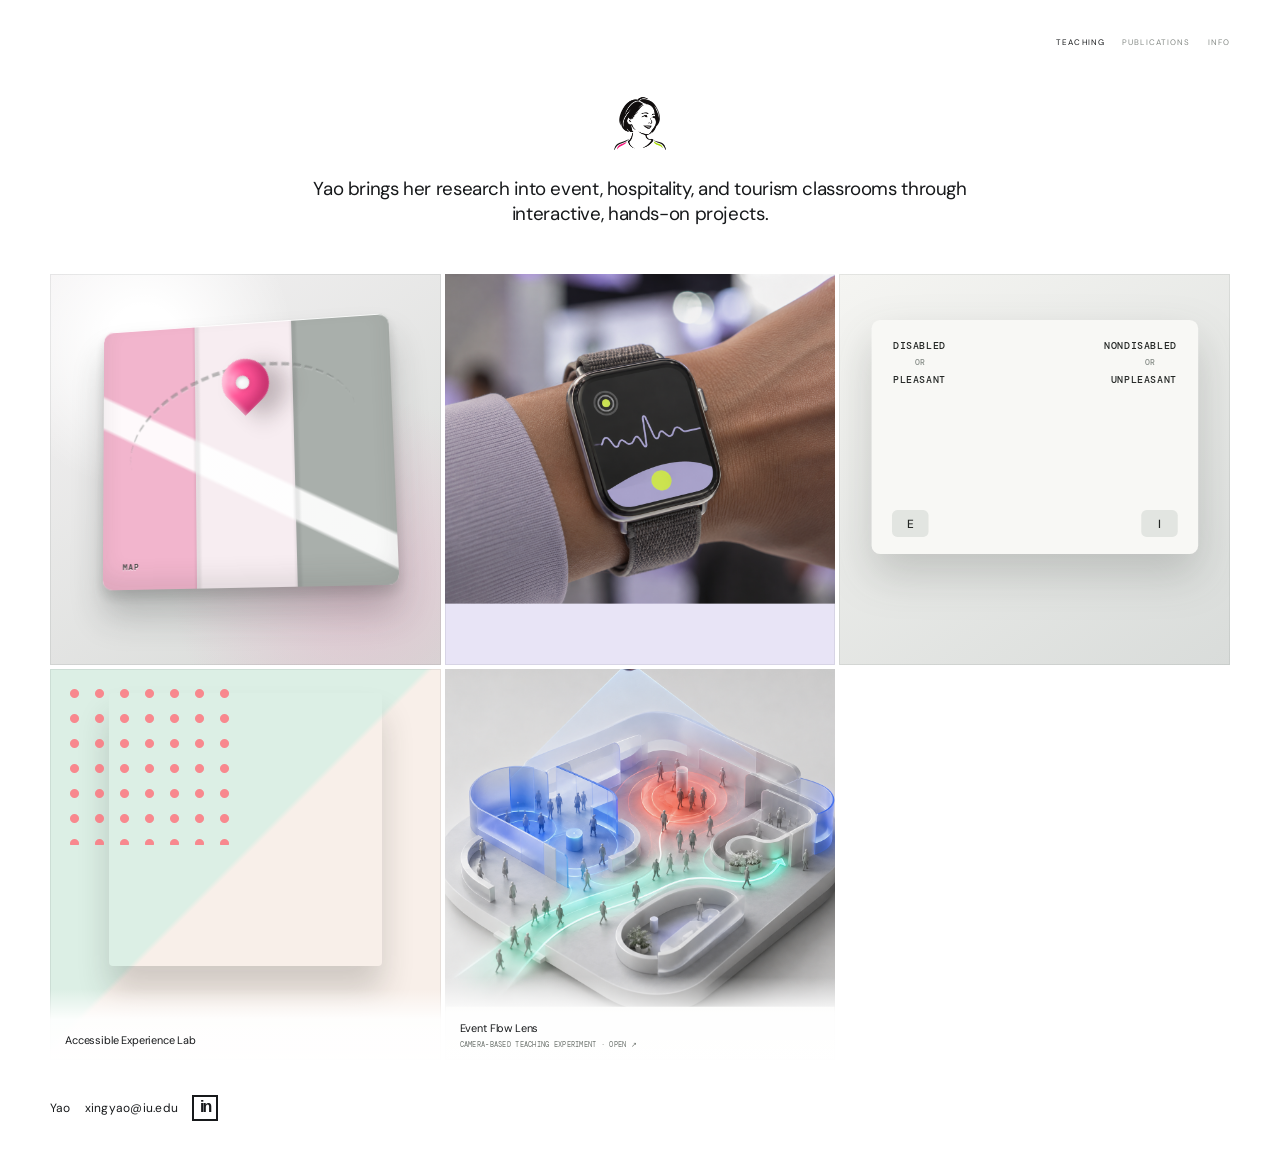
==== index.html @ 4edf8f1d "Update index.html" ====
<!doctype html>
<html lang="en">
<head>
  <meta charset="utf-8">
  <meta name="viewport" content="width=device-width, initial-scale=1">
  <meta name="description" content="Research-informed teaching projects for hospitality, tourism, event management, and experience design.">
  <meta name="robots" content="noindex, nofollow">
  <title>Yao — Experience Design</title>
  <style>
    @import url('https://fonts.googleapis.com/css2?family=DM+Mono:wght@400;500&family=DM+Sans:wght@400;500&display=swap');
    :root{--ink:#17191b;--paper:#fff;--blue:#315dff;--navy:#17194c;--yellow:#e7ff39;--pink:#ff6ca8;--cyan:#6ce0ed;--violet:#a585ff}*{box-sizing:border-box}html,body{margin:0;min-height:100%;background:#fff;color:var(--ink);font:400 14px/1.4 "DM Sans","Avenir Next","Helvetica Neue",Arial,sans-serif}body{overflow-x:hidden}.site{width:min(1180px,calc(100% - 36px));margin:auto;padding:18px 0 20px}.top{height:48px;display:flex;justify-content:flex-end;align-items:center}.nav{display:flex;gap:17px;align-items:center;color:#858a86;font:400 8px/1 "DM Sans","Avenir Next","Helvetica Neue",Arial,sans-serif;text-transform:uppercase;letter-spacing:.14em}.nav a{color:var(--ink);font-weight:400;text-decoration:none}.nav a:hover,.nav a:focus-visible{text-decoration:underline;text-underline-offset:4px;outline:none}.intro-lockup{max-width:700px;margin:22px auto 48px;text-align:center}.portrait-logo{display:block;width:82px;height:auto;margin:0 auto 16px}.intro{margin:0;font-size:clamp(1rem,1.65vw,1.34rem);line-height:1.35;letter-spacing:-.02em}.intro strong{font-weight:400}.grid{display:grid;grid-template-columns:repeat(3,minmax(0,1fr));gap:4px;background:#fff}.tile{position:relative;display:block;aspect-ratio:1;min-width:0;overflow:hidden;color:var(--ink);text-decoration:none;isolation:isolate;cursor:default;box-shadow:inset 0 0 0 1px rgba(23,25,27,.08)}.tile[href]{cursor:pointer}.tile:focus-visible{outline:4px solid var(--yellow);outline-offset:-4px;z-index:20}.tile i{position:absolute;display:block;font-style:normal}.label{position:absolute;z-index:12;left:0;right:0;bottom:0;padding:44px 15px 13px;background:linear-gradient(0deg,rgba(255,255,255,.98) 0%,rgba(255,255,255,.92) 58%,transparent 100%);font-size:.78rem;letter-spacing:-.015em;transform:translateY(2px);transition:transform .3s}.sub{display:block;margin-top:3px;color:#707671;font:400 7px/1.3 DM Mono,monospace;text-transform:uppercase;letter-spacing:.04em}.tile:hover .label{transform:none}.tile:after{content:"";position:absolute;z-index:10;inset:0;border:0 solid var(--ink);pointer-events:none;transition:border-width .22s}.tile:hover:after{border-width:4px}

    /* Wearables */
    .a{background:linear-gradient(145deg,#f5f3fc 0 57%,#dfe2df 58%);--watch-purple:#9185e9;--watch-yellow:#eaff2e}.a .watch-aura{width:74%;height:74%;left:13%;top:7%;border:1px solid rgba(29,30,29,.22);border-radius:50%;animation:watch-aura 4.2s ease-in-out infinite}.a .watch-aura:before{content:"";position:absolute;inset:14%;border:2px solid var(--watch-purple);border-radius:50%;opacity:.62}.a .watch-body{z-index:3;width:36%;height:43%;left:32%;top:23%;border:3px solid var(--ink);border-radius:26%;background:var(--watch-purple);box-shadow:8px 8px 0 rgba(29,30,29,.16);animation:watch-float-card 4.6s ease-in-out infinite}.a .watch-body:before,.a .watch-body:after{content:"";position:absolute;z-index:-1;left:27%;width:46%;height:44%;border:3px solid var(--ink);background:#c8c3ef}.a .watch-body:before{bottom:92%;border-radius:15px 15px 5px 5px}.a .watch-body:after{top:92%;border-radius:5px 5px 15px 15px}.a .watch-screen{z-index:5;width:27%;height:31%;left:36.5%;top:27%;border:2px solid var(--ink);border-radius:20%;background:#202322;overflow:hidden}.a .watch-screen:before{content:"";position:absolute;width:72%;height:36%;left:14%;top:32%;background:linear-gradient(135deg,transparent 0 16%,var(--watch-yellow) 17% 25%,transparent 26% 38%,var(--watch-yellow) 39% 51%,transparent 52% 63%,var(--watch-yellow) 64% 73%,transparent 74%);animation:signal-shift 2.4s ease-in-out infinite}.a .watch-screen:after{content:"HRV";position:absolute;left:0;right:0;bottom:10%;color:#fff;text-align:center;font:500 6px/1 DM Mono,monospace;letter-spacing:.12em}.a .ema-dot{z-index:6;width:34px;height:34px;right:22%;top:20%;border:2px solid var(--ink);border-radius:50%;background:var(--watch-yellow);box-shadow:4px 4px 0 var(--watch-purple)}.a .ema-dot:after{content:"EMA";position:absolute;inset:0;display:grid;place-items:center;color:var(--ink);font:500 6px/1 DM Mono,monospace;letter-spacing:.05em}@keyframes watch-aura{50%{transform:scale(1.05);opacity:.6}}@keyframes watch-float-card{50%{transform:translateY(-6px) rotate(2deg)}}@keyframes signal-shift{50%{transform:translateX(5px)}}

    /* Implicit × Explicit Attitudes */
    .m{background:#e3e5e1}.m .measure{width:34%;height:48%;top:17%;border:1px solid #17191b;transition:transform .35s}.m .measure:before{content:"";position:absolute;left:12%;right:12%;top:16%;height:5px;background:#17191b}.m .measure:after{position:absolute;left:12%;right:12%;bottom:13%;font:500 8px/1.25 DM Mono,monospace;letter-spacing:.05em}.m .implicit{left:13%;background:#efa0be;animation:measureleft 4.4s ease-in-out infinite}.m .implicit:after{content:"IMPLICIT"}.m .explicit{right:13%;background:#20aa50;animation:measureright 4.4s ease-in-out infinite}.m .explicit:after{content:"EXPLICIT"}.m .gap{z-index:4;left:calc(50% - 22px);top:34%;width:44px;height:44px;display:grid;place-items:center;border:1px solid #17191b;border-radius:50%;background:#faf9f6;font:500 16px/1 DM Mono,monospace;animation:pulse 3.2s ease-in-out infinite}.m .gap:after{content:"≠"}

    /* Affective experience */
    .b{background:#f0dffd}.b .orb{width:38%;height:38%;border-radius:50%;background:linear-gradient(145deg,rgba(255,225,115,.75),rgba(164,113,255,.65));filter:blur(1px);animation:float 5s ease-in-out infinite}.b .orb:nth-child(1){left:20%;top:18%}.b .orb:nth-child(2){right:18%;top:20%;animation-delay:-1.5s}.b .orb:nth-child(3){left:37%;top:43%;animation-delay:-3s}.b .ring{width:17%;height:17%;left:42%;top:34%;border-radius:50%;background:#f0dffd}

    /* Interaction */
    .c{background:#0d1018}.c .arc{width:58%;height:58%;left:21%;top:16%;border:7px solid transparent;border-top-color:#356cff;border-right-color:#ff735e;border-bottom-color:#d9ff24;border-radius:50%;animation:spin 9s linear infinite}.c .spark{width:25px;height:25px;left:calc(50% - 13px);top:calc(44% - 13px);background:#fff;transform:rotate(45deg);border-radius:2px;animation:pulse 2.6s ease-in-out infinite}

    /* Measurement */
    .d{background:linear-gradient(160deg,#fff 34%,#eef9ff)}.d .flask{width:34%;height:45%;left:33%;top:20%;background:linear-gradient(0deg,#a5ff48 0 40%,#83d9ff 42% 73%,#d8fbff 75%);clip-path:polygon(34% 0,66% 0,66% 31%,95% 84%,88% 100%,12% 100%,5% 84%,34% 31%);filter:drop-shadow(0 8px 5px rgba(49,93,255,.2));animation:tilt 5.5s ease-in-out infinite}.d .flask:after{content:"";position:absolute;left:13%;right:13%;top:62%;height:3px;background:#315dff;border-radius:50%}

    /* Outdoor */
    .e{background:radial-gradient(circle at 50% 38%,rgba(255,255,255,.98),rgba(212,227,238,.65) 35%,#e5edf2 70%)}.e .flake{width:35%;height:35%;left:32.5%;top:22%;border:5px solid rgba(255,255,255,.8);transform:rotate(45deg);animation:spin 15s linear infinite}.e .snow{inset:0}.e .snow:before{content:"✦";position:absolute;left:42%;top:27%;color:#b6cad6;font-size:64px;text-shadow:0 0 18px #fff}

    /* Event moments */
    .f{background:#fff}.f .camera{width:44%;height:30%;left:28%;top:29%;border:12px solid #2f78ff;border-radius:14px;box-shadow:23px 21px 0 -8px #f42b22,-24px 24px 0 -9px #ffbe10}.f .camera:before{content:"";position:absolute;width:45%;height:45%;left:27%;top:26%;border-radius:50%;background:#2f78ff}.f .camera:after{content:"";position:absolute;width:23%;height:28%;left:8%;top:-24%;background:#2f78ff;clip-path:polygon(25% 0,75% 0,100% 100%,0 100%)}

    /* Place */
    .g{background:#f3eee2}.g .line{inset:-15%;background:repeating-linear-gradient(62deg,transparent 0 32px,rgba(184,157,112,.13) 33px 40px)}.g .diamond{width:30%;height:30%;left:35%;top:27%;border:9px double #b08e57;transform:rotate(45deg);animation:float 5.8s ease-in-out infinite}

    /* Learn by doing */
    .h{background:#fff}.h .scribble{width:110%;height:54%;left:-5%;top:14%;border:3px solid var(--ink);border-radius:52% 34% 48% 33%;transform:rotate(6deg);opacity:.9}.h .scribble:after{content:"";position:absolute;width:70%;height:70%;left:18%;top:22%;border:2px solid var(--ink);border-radius:43% 57% 36% 64%;transform:rotate(-16deg)}.h .word{position:absolute;z-index:3;left:16%;top:34%;font-size:clamp(2rem,4vw,4rem);font-weight:800;letter-spacing:-.08em}.h .word i{position:relative;display:inline;color:var(--blue);font-style:normal}

    /* IncluMap */
    .i{background:#e4e5e1}.i .map{z-index:2;inset:12% 13% 20%;border:2px solid var(--ink);border-radius:2px;background:linear-gradient(90deg,transparent 32%,rgba(23,25,27,.18) 33% 34%,transparent 35% 66%,rgba(23,25,27,.18) 67% 68%,transparent 69%),linear-gradient(27deg,transparent 0 39%,#fff 40% 47%,transparent 48% 100%),linear-gradient(90deg,#f4b4cd 0 33%,#f7edf1 33% 67%,#a4aaa6 67%);box-shadow:7px 7px 0 #fff;animation:mapshift 5.5s ease-in-out infinite}.i .map:before{content:"";position:absolute;left:9%;right:11%;top:17%;height:54%;border-top:4px dashed rgba(23,25,27,.55);border-radius:50%;transform:rotate(-14deg)}.i .map:after{content:"MAP";position:absolute;left:7%;bottom:7%;font:500 8px/1 DM Mono,monospace;letter-spacing:.14em}.i .pin{z-index:4;width:45px;height:45px;left:calc(50% - 22px);top:24%;border-radius:50% 50% 50% 0;background:#ff4f96;border:2px solid var(--ink);box-shadow:5px 5px 0 rgba(23,25,27,.18);transform:rotate(-45deg);animation:pin 2.9s ease-in-out infinite}.i .pin:after{content:"";position:absolute;width:13px;height:13px;left:14px;top:14px;border-radius:50%;background:#fff;border:2px solid var(--ink)}.i:focus-visible{outline-color:#ff4f96}

    /* Soft spatial rendering for the three featured projects */
    .i,.a,.m{perspective:900px;transform-style:preserve-3d}
    .i{background:radial-gradient(circle at 24% 17%,#fff 0 8%,transparent 34%),radial-gradient(circle at 78% 78%,rgba(231,173,199,.5),transparent 43%),linear-gradient(145deg,#f4f2f3,#d6d9d6)}
    .i .map{inset:11% 12% 20%;border:0;border-radius:10px;background:linear-gradient(90deg,transparent 32%,rgba(23,25,27,.08) 33% 34%,transparent 35% 66%,rgba(23,25,27,.08) 67% 68%,transparent 69%),linear-gradient(27deg,transparent 0 39%,rgba(255,255,255,.92) 40% 47%,transparent 48% 100%),linear-gradient(90deg,#f2b5cd 0 33%,#f7edf1 33% 67%,#a9afab 67%);box-shadow:inset 0 1px 0 rgba(255,255,255,.9),inset 0 -12px 22px rgba(48,52,49,.1),0 26px 35px rgba(39,43,40,.24),0 7px 12px rgba(39,43,40,.16);transform:rotateX(8deg) rotateY(-10deg) rotateZ(-1deg);transform-origin:50% 70%;animation:map-depth 6s ease-in-out infinite}
    .i .map:before{border-top-color:rgba(83,89,85,.4);filter:drop-shadow(0 1px 0 rgba(255,255,255,.8))}
    .i .map:after{color:#343735;text-shadow:0 1px 0 rgba(255,255,255,.75)}
    .i .pin{top:23%;border:0;background:radial-gradient(circle at 30% 24%,#ff9bc4 0 8%,#ff5597 34%,#ce2d70 100%);box-shadow:inset 2px 2px 5px rgba(255,255,255,.58),inset -5px -7px 10px rgba(113,19,57,.22),9px 15px 20px rgba(49,32,41,.28);transform:rotate(-45deg) translateZ(42px);animation:pin-depth 3.6s ease-in-out infinite}
    .i .pin:after{background:radial-gradient(circle at 35% 30%,#fff,#eceeed);border:0;box-shadow:inset 0 2px 3px rgba(24,28,26,.16),0 1px 4px rgba(54,42,47,.18)}

    .a{background:radial-gradient(circle at 30% 18%,#fff 0 6%,transparent 34%),radial-gradient(circle at 79% 76%,rgba(145,133,233,.26),transparent 41%),linear-gradient(145deg,#f4f1fb 0 57%,#d8dcda 58%)}
    .a .watch-aura{border-color:rgba(94,82,176,.22);box-shadow:0 0 42px rgba(145,133,233,.13);transform:rotateX(66deg) translateZ(-25px);animation:aura-depth 5s ease-in-out infinite}
    .a .watch-aura:before{border-color:rgba(145,133,233,.46);box-shadow:0 0 24px rgba(145,133,233,.18)}
    .a .watch-body{border:0;border-radius:28%;background:linear-gradient(145deg,#b5adf4 0,#8376df 48%,#6558c4 100%);box-shadow:inset 3px 4px 8px rgba(255,255,255,.48),inset -7px -9px 14px rgba(42,34,111,.24),0 28px 34px rgba(43,39,68,.28),0 8px 12px rgba(43,39,68,.2);transform:rotateY(-7deg) rotateZ(-1deg);animation:watch-depth 5.2s ease-in-out infinite}
    .a .watch-body:before,.a .watch-body:after{border:0;background:linear-gradient(90deg,#a39ae3,#d1ccf4 45%,#9b91dc);box-shadow:inset 3px 0 5px rgba(255,255,255,.45),inset -4px 0 7px rgba(61,52,130,.18),0 4px 9px rgba(61,52,130,.14)}
    .a .watch-screen{border:0;background:radial-gradient(circle at 33% 22%,#424744 0,#222524 43%,#111313 100%);box-shadow:inset 4px 5px 8px rgba(255,255,255,.1),inset -5px -7px 10px rgba(0,0,0,.56),0 4px 8px rgba(14,16,15,.35);transform:translateZ(18px)}
    .a .watch-screen:before{filter:drop-shadow(0 0 5px rgba(234,255,46,.5))}
    .a .watch-screen:after{text-shadow:0 1px 2px #000}
    .a .ema-dot{border:0;background:radial-gradient(circle at 31% 25%,#fffca4 0 7%,#eaff2e 34%,#bccd00 100%);box-shadow:inset 2px 2px 4px rgba(255,255,255,.75),inset -4px -5px 7px rgba(95,106,0,.24),6px 10px 16px rgba(65,62,34,.25);transform:translateZ(35px);animation:ema-depth 3.4s ease-in-out infinite}

    .m{background:radial-gradient(circle at 50% 10%,rgba(255,255,255,.95),transparent 32%),linear-gradient(145deg,#eef0ed,#d4d8d4)}
    .m .measure{top:16%;border:0;border-radius:11px;box-shadow:inset 2px 2px 5px rgba(255,255,255,.45),inset -7px -9px 14px rgba(32,36,33,.1),0 24px 30px rgba(31,35,32,.22),0 7px 11px rgba(31,35,32,.15);transform-style:preserve-3d}
    .m .measure:before{height:4px;border-radius:999px;background:rgba(43,47,44,.68);box-shadow:0 1px 0 rgba(255,255,255,.3)}
    .m .measure:after{text-shadow:0 1px 0 rgba(255,255,255,.34)}
    .m .implicit{background:linear-gradient(145deg,#f5b2cc,#e684aa 58%,#c9668d);animation:implicit-depth 5.2s ease-in-out infinite}
    .m .explicit{background:linear-gradient(145deg,#67d48d,#25ac58 58%,#13813d);animation:explicit-depth 5.2s ease-in-out infinite}
    .m .gap{border:0;background:linear-gradient(145deg,rgba(255,255,255,.96),rgba(224,228,224,.82));box-shadow:inset 2px 2px 4px rgba(255,255,255,.85),inset -3px -4px 6px rgba(45,49,46,.12),0 12px 18px rgba(34,38,35,.23);transform:translateZ(45px);animation:gap-depth 3.8s ease-in-out infinite}
    @keyframes map-depth{50%{transform:rotateX(5deg) rotateY(-5deg) rotateZ(.7deg) translateY(-5px)}}
    @keyframes pin-depth{50%{transform:rotate(-45deg) translate(5px,-6px) translateZ(50px)}}
    @keyframes aura-depth{50%{transform:rotateX(66deg) translateZ(-25px) scale(1.08);opacity:.58}}
    @keyframes watch-depth{50%{transform:rotateY(2deg) rotateZ(1deg) translateY(-7px)}}
    @keyframes ema-depth{50%{transform:translateZ(42px) translateY(-5px)}}
    @keyframes implicit-depth{0%,100%{transform:rotateY(9deg) rotateZ(-1deg)}50%{transform:rotateY(4deg) rotateZ(-.3deg) translateY(-5px)}}
    @keyframes explicit-depth{0%,100%{transform:rotateY(-9deg) rotateZ(1deg)}50%{transform:rotateY(-4deg) rotateZ(.3deg) translateY(-5px)}}
    @keyframes gap-depth{50%{transform:translateZ(55px) scale(1.08)}}

    /* Animated illustrated IAT sequence: person → association → organization */
    .m .iat-art{position:absolute;z-index:2;inset:5% 6% 19%;width:88%;height:76%;filter:drop-shadow(0 18px 18px rgba(36,40,37,.14));overflow:visible}
    .m .iat-art .paper{fill:#f7f2ee}
    .m .iat-art .mint{fill:#bfe1cf}.m .iat-art .apricot{fill:#f3b765}.m .iat-art .coral{fill:#ef6f78}.m .iat-art .pink{fill:#e98bb0}.m .iat-art .green{fill:#3db66a}.m .iat-art .ink{fill:#242725}.m .iat-art .sky{fill:#b7dbe3}.m .iat-art .soft{fill:#e6e8e4}
    .m .iat-art text{fill:#242725;font-family:"DM Mono",monospace;font-weight:500;letter-spacing:.08em}
    .m .iat-art .frame{opacity:0;transform-origin:50% 50%}
    .m .iat-art .frame-person{animation:iat-person 9s ease-in-out infinite}
    .m .iat-art .frame-sort{animation:iat-sort 9s ease-in-out infinite}
    .m .iat-art .frame-system{animation:iat-system 9s ease-in-out infinite}
    .m .iat-art .dot{animation:iat-dot 2.2s ease-in-out infinite alternate}
    .m .iat-art .float-one{animation:iat-float 3.4s ease-in-out infinite alternate}
    .m .iat-art .float-two{animation:iat-float 3.4s .7s ease-in-out infinite alternate-reverse}
    @keyframes iat-person{0%,29%{opacity:1;transform:translateY(0) scale(1)}33%,96%{opacity:0;transform:translateY(8px) scale(.97)}97%,100%{opacity:1}}
    @keyframes iat-sort{0%,30%{opacity:0;transform:translateX(8px) scale(.97)}35%,62%{opacity:1;transform:translateX(0) scale(1)}66%,100%{opacity:0;transform:translateX(-8px) scale(.97)}}
    @keyframes iat-system{0%,63%{opacity:0;transform:translateY(-7px) scale(.97)}68%,94%{opacity:1;transform:translateY(0) scale(1)}98%,100%{opacity:0;transform:translateY(7px) scale(.97)}}
    @keyframes iat-dot{to{transform:translateY(-4px)}}
    @keyframes iat-float{to{transform:translateY(-6px) rotate(2deg)}}

    /* Real-world wearable study: original editorial photograph with a quiet reveal */
    .a{background:#e8e4f6;perspective:none;transition:background .45s ease;overflow:hidden}
    .a:before{content:"";position:absolute;z-index:4;inset:0;background:rgba(42,43,42,.88);opacity:0;transition:opacity .48s ease;pointer-events:none}
    .a .wearable-photo{position:absolute;z-index:3;inset:0 0 16%;width:100%;height:84%;object-fit:cover;object-position:center;filter:saturate(.88) contrast(.98);transform:scale(1.01);transition:transform .8s cubic-bezier(.2,.8,.2,1),filter .48s ease}
    .a .watch-reveal{position:absolute;z-index:6;left:12%;right:10%;top:36%;color:#fff;opacity:0;transform:translateY(14px);transition:opacity .35s ease,transform .55s cubic-bezier(.2,.8,.2,1);pointer-events:none}
    .a .watch-reveal b{display:block;font:500 clamp(1.65rem,3vw,2.7rem)/1 "DM Sans",Arial,sans-serif;letter-spacing:-.05em}
    .a .watch-reveal:after{content:"";display:block;width:24px;height:4px;margin-top:18px;background:#46d5b2}
    .a .watch-reveal small{display:block;margin-top:12px;color:#d2d5d2;font:500 8px/1.3 "DM Mono",monospace;letter-spacing:.14em}
    .a:hover:before,.a:focus-visible:before{opacity:1}
    .a:hover .wearable-photo,.a:focus-visible .wearable-photo{transform:scale(1.075);filter:saturate(.98) brightness(.7) contrast(.94)}
    .a:hover .watch-reveal,.a:focus-visible .watch-reveal{opacity:1;transform:translateY(0)}
    .a:hover:after,.a:focus-visible:after{border-width:0}
    @keyframes sketch-draw{0%{stroke-dashoffset:760;opacity:.28}18%,72%{stroke-dashoffset:0;opacity:1}88%,100%{stroke-dashoffset:-760;opacity:.22}}
    @keyframes signal-draw{0%,12%{stroke-dashoffset:240;opacity:.25}42%,78%{stroke-dashoffset:0;opacity:1}100%{stroke-dashoffset:-240;opacity:.25}}
    @keyframes sketch-breathe{0%,100%{transform:rotate(-.8deg) translateY(1px)}50%{transform:rotate(1.2deg) translateY(-5px)}}
    @keyframes sketch-cloud{to{transform:translate(7px,-5px) scale(1.05);opacity:.78}}
    @keyframes ema-bob{50%{transform:translateY(-7px) rotate(5deg)}}
    @keyframes cycle-hrv{0%,8%{opacity:0;transform:translateY(7px)}14%,35%{opacity:1;transform:none}43%,100%{opacity:0;transform:translateY(-7px)}}
    @keyframes cycle-ema{0%,42%{opacity:0;transform:translateY(7px)}50%,71%{opacity:1;transform:none}79%,100%{opacity:0;transform:translateY(-7px)}}
    @keyframes cycle-note{0%,9%,80%,100%{opacity:0}16%,72%{opacity:1}}

    /* Shared hover explanation for map and IAT */
    .i:before,.m:before{content:"";position:absolute;z-index:5;inset:0;background:rgba(42,43,42,.88);opacity:0;transition:opacity .48s ease;pointer-events:none}
    .i:hover:before,.i:focus-visible:before,.m:hover:before,.m:focus-visible:before{opacity:1}
    .feature-reveal{position:absolute;z-index:6;left:12%;right:9%;top:37%;color:#fff;opacity:0;transform:translateY(14px);transition:opacity .35s ease,transform .55s cubic-bezier(.2,.8,.2,1);pointer-events:none}
    .feature-reveal b{display:block;font:500 clamp(1.45rem,2.55vw,2.35rem)/1.02 "DM Sans",Arial,sans-serif;letter-spacing:-.05em}
    .feature-reveal:after{content:"";display:block;width:24px;height:4px;margin-top:18px;background:#46d5b2}
    .feature-reveal small{display:block;margin-top:12px;color:#d2d5d2;font:500 8px/1.35 "DM Mono",monospace;letter-spacing:.13em}
    .i:hover .feature-reveal,.i:focus-visible .feature-reveal,.m:hover .feature-reveal,.m:focus-visible .feature-reveal,.b:not(.flow):hover .feature-reveal,.b:not(.flow):focus-visible .feature-reveal{opacity:1;transform:translateY(0)}
    .i:hover .map,.i:focus-visible .map{transform:rotateX(3deg) rotateY(-2deg) scale(1.07);filter:saturate(.65)}
    .i:hover .pin,.i:focus-visible .pin{opacity:.24;transform:rotate(-45deg) translate(5px,-5px) scale(.88)}
    .i:hover:after,.i:focus-visible:after,.m:hover:after,.m:focus-visible:after{border-width:0}

    /* Pop-art affective portrait sequence */
    .b{background:linear-gradient(135deg,#dcefe5 0 48%,#f8efe9 49% 100%)}
    .b .pop-art{position:absolute;z-index:2;width:70%;aspect-ratio:1;left:15%;top:6%;overflow:hidden;border-radius:4px;box-shadow:0 24px 32px rgba(46,49,46,.2);transition:transform .65s cubic-bezier(.2,.8,.2,1),filter .45s ease}
    .b .pop-frame{position:absolute;inset:0;background-image:url('[data-uri]');background-repeat:no-repeat;background-size:200% 200%;opacity:0;transform:scale(1.04);animation:pop-one 12s ease-in-out infinite}
    .b .pop-1{background-position:0 0}
    .b .pop-2{background-position:100% 0;animation-name:pop-two}
    .b .pop-3{background-position:0 100%;animation-name:pop-three}
    .b .pop-4{background-position:100% 100%;animation-name:pop-four}
    .b:not(.flow) .pop-frame{background-image:url('./assets/accessible-pop-sprite-v3.png')}
    .b .pop-dots{position:absolute;z-index:3;width:44%;height:42%;left:3%;top:3%;opacity:.8;background:radial-gradient(circle,#ff6e78 0 4px,transparent 5px);background-size:25px 25px;animation:pop-dots 4s ease-in-out infinite alternate;pointer-events:none}
    .b:hover .pop-art,.b:focus-visible .pop-art{transform:scale(1.08) rotate(-1.5deg);filter:saturate(.7) contrast(.92)}
    .b:hover .pop-dots,.b:focus-visible .pop-dots{opacity:.2}
    @keyframes pop-one{0%,21%{opacity:1;transform:scale(1)}25%,96%{opacity:0;transform:scale(1.045)}97%,100%{opacity:1}}
    @keyframes pop-two{0%,22%{opacity:0;transform:translateX(8px) scale(1.04)}27%,46%{opacity:1;transform:none}51%,100%{opacity:0;transform:translateX(-8px) scale(1.04)}}
    @keyframes pop-three{0%,48%{opacity:0;transform:translateY(8px) scale(1.04)}53%,71%{opacity:1;transform:none}76%,100%{opacity:0;transform:translateY(-8px) scale(1.04)}}
    @keyframes pop-four{0%,73%{opacity:0;transform:scale(.97)}78%,94%{opacity:1;transform:scale(1)}99%,100%{opacity:0;transform:scale(1.04)}}
    @keyframes pop-dots{to{transform:translate(9px,5px);opacity:.45}}

    /* Recognizable IAT task screen */
    .m{background:radial-gradient(circle at 50% 42%,#fff 0 7%,transparent 8%),linear-gradient(145deg,#f5f5f2,#d9dcda)}
    .m .iat-demo{position:absolute;z-index:2;width:88%;height:72%;left:6%;top:6%;filter:drop-shadow(0 20px 22px rgba(40,44,41,.2));transition:transform .6s cubic-bezier(.2,.8,.2,1),filter .45s ease}
    .m .iat-demo .screen{fill:#f8f8f5}.m .iat-demo .rule{fill:#242725;font:500 9px "DM Mono",monospace;letter-spacing:.06em}.m .iat-demo .or{fill:#878d88;font:500 7px "DM Mono",monospace}.m .iat-demo .key{fill:#e2e5e1}.m .iat-demo .key-letter{fill:#242725;font:500 11px "DM Sans",Arial,sans-serif}.m .iat-demo .stimulus{opacity:0;transform-origin:160px 132px}.m .iat-demo .stimulus text{fill:#242725;font:500 25px "DM Sans",Arial,sans-serif;text-anchor:middle}.m .iat-demo .stimulus-symbol text{font-size:46px}.m .iat-demo .stimulus-one{animation:iat-stim-one 7.5s ease-in-out infinite}.m .iat-demo .stimulus-two{animation:iat-stim-two 7.5s ease-in-out infinite}.m .iat-demo .stimulus-three{animation:iat-stim-three 7.5s ease-in-out infinite}
    .m:hover .iat-demo,.m:focus-visible .iat-demo{transform:scale(1.06);filter:grayscale(.35) brightness(.62)}
    @keyframes iat-stim-one{0%,27%{opacity:1;transform:scale(1)}31%,96%{opacity:0;transform:scale(.92)}97%,100%{opacity:1}}
    @keyframes iat-stim-two{0%,29%{opacity:0;transform:translateY(7px)}34%,60%{opacity:1;transform:none}65%,100%{opacity:0;transform:translateY(-7px)}}
    @keyframes iat-stim-three{0%,62%{opacity:0;transform:translateY(7px)}67%,93%{opacity:1;transform:none}98%,100%{opacity:0;transform:translateY(-7px)}}

    /* Event Flow Lens */
    .b.flow{background:#f4f4f1}
    .b.flow:before{content:"";position:absolute;z-index:5;inset:0;background:linear-gradient(180deg,rgba(27,28,27,.04),rgba(27,28,27,.7));opacity:0;transition:opacity .4s ease;pointer-events:none}
    .b.flow:hover:before,.b.flow:focus-visible:before{opacity:1}
    .b.flow:after{border:0}
    .b.flow .flow-render{position:absolute;z-index:3;inset:-2% -2% 14%;width:104%;height:88%;object-fit:cover;object-position:center;filter:saturate(.92) contrast(.98);transform:scale(1.01);transition:transform .8s cubic-bezier(.2,.8,.2,1),filter .45s ease}
    .b.flow:hover .flow-render,.b.flow:focus-visible .flow-render{transform:scale(1.075) translateY(-1.5%);filter:saturate(1.08) contrast(1.02)}
    .b.flow .flow-reveal{position:absolute;z-index:6;left:12%;right:9%;top:36%;color:#fff;opacity:0;transform:translateY(14px);transition:opacity .35s ease,transform .55s cubic-bezier(.2,.8,.2,1);pointer-events:none}
    .b.flow .flow-reveal b{display:block;font:500 clamp(1.55rem,2.7vw,2.5rem)/1 "DM Sans",Arial,sans-serif;letter-spacing:-.05em}
    .b.flow .flow-reveal:after{content:"";display:block;width:24px;height:4px;margin-top:18px;background:#ff705d}
    .b.flow .flow-reveal small{display:block;margin-top:12px;color:#d2d5d2;font:500 8px/1.35 "DM Mono",monospace;letter-spacing:.13em}
    .b.flow:hover .flow-reveal,.b.flow:focus-visible .flow-reveal{opacity:1;transform:none}

    /* Live events */
    .j{background:#151934}.j .wave{left:12%;right:12%;height:14%;border:5px solid transparent;border-top-color:#75dcff;border-radius:50%;animation:wave 4s ease-in-out infinite}.j .wave:nth-child(1){top:25%}.j .wave:nth-child(2){top:38%;border-top-color:#ff6ca8;animation-delay:-1s}.j .wave:nth-child(3){top:51%;border-top-color:#e7ff39;animation-delay:-2s}

    /* Well-being */
    .k{background:#efff4b}.k .sun{width:43%;height:43%;left:28.5%;top:20%;border-radius:50%;background:radial-gradient(circle,#fff 0 20%,#ff9e52 23% 50%,#ff5d85 53%);box-shadow:0 0 0 18px rgba(255,255,255,.36);animation:pulse 3.4s ease-in-out infinite}

    /* Adventure */
    .l{background:linear-gradient(#bfe9ff 0 52%,#ffe1a8 53%)}.l .mountain{left:13%;right:13%;bottom:20%;height:45%;background:linear-gradient(135deg,#35405a,#7284a3);clip-path:polygon(0 100%,28% 34%,43% 65%,65% 0,100% 100%)}.l .trail{z-index:3;width:20%;height:50%;left:44%;top:31%;border-left:7px solid #fff1cc;border-radius:50%;transform:rotate(16deg);animation:trail 4s ease-in-out infinite}

    @keyframes drift{50%{transform:translate(7%,-4%) scale(1.08)}}@keyframes float{50%{transform:translateY(-10px) rotate(4deg)}}@keyframes pulse{50%{transform:scale(1.12)}}@keyframes spin{to{transform:rotate(405deg)}}@keyframes tilt{50%{transform:rotate(-6deg) translateY(-4px)}}@keyframes mapshift{50%{transform:perspective(500px) rotate(-1deg) rotateX(7deg) rotateY(-8deg)}}@keyframes pin{50%{transform:rotate(-45deg) translate(7px,-7px)}}@keyframes modernpin{50%{transform:translate(-8px,7px) scale(1.08)}}@keyframes wave{50%{transform:scaleX(.72);filter:brightness(1.5)}}@keyframes trail{50%{transform:rotate(9deg) scaleY(1.08)}}@keyframes measureleft{50%{transform:translateX(-5px) rotate(-2deg)}}@keyframes measureright{50%{transform:translateX(5px) rotate(2deg)}}
    .footer{justify-content:flex-start;align-items:center}.identity{display:flex;align-items:center;gap:14px;color:var(--ink);letter-spacing:.02em;text-transform:none;font:400 12px/1.2 "DM Sans",Arial,sans-serif}.identity i{font-style:normal;color:#aaa}.email{color:inherit;text-decoration:none}.email:hover,.email:focus-visible{text-decoration:underline;outline:none}.linkedin{display:grid;place-items:center;width:26px;height:26px;border:2px solid var(--ink);color:var(--ink);font:800 16px/.8 Arial,sans-serif;letter-spacing:-.12em;text-decoration:none;text-transform:lowercase;transition:background .22s,color .22s}.linkedin:hover,.linkedin:focus-visible{background:var(--blue);color:#fff;outline:none}@media(max-width:680px){.footer{align-items:flex-end}.identity{font-size:10px;gap:10px}.linkedin{width:22px;height:22px;font-size:14px}}
    .footer{min-height:76px;padding-top:20px;display:flex;border-top:0}@media(max-width:860px){.grid{grid-template-columns:repeat(2,minmax(0,1fr))}.intro-lockup{margin:18px auto 38px}.portrait-logo{width:76px}}@media(max-width:560px){.site{width:calc(100% - 20px);padding-top:10px}.nav{gap:8px;font-size:7px}.intro-lockup{margin:14px auto 30px}.portrait-logo{width:66px;margin-bottom:13px}.intro{font-size:.9rem}.grid{grid-template-columns:1fr}.label{padding:42px 13px 11px}.footer{min-height:60px}}@media(prefers-reduced-motion:reduce){*,*:before,*:after{animation:none!important;transition:none!important}}
  </style>
</head>
<body>
  <main class="site">
    <header class="top"><nav class="nav" aria-label="Primary"><a href="./index.html" aria-current="page">Teaching</a><span>Publications</span><span>Info</span></nav></header>
    <div class="intro-lockup">
      <img class="portrait-logo" src="./assets/yao-abstract-portrait-logo-v2.png" alt="Abstract portrait mark of Yao">
      <p class="intro">Yao brings her research into event, hospitality, and tourism classrooms through interactive, hands-on projects.</strong></p>
    </div>
    <section class="grid" aria-label="Selected work and visual studies">
      <a class="tile i" href="./maps/index.html" aria-label="Open the IncluMap interactive map series"><i class="map"></i><i class="pin"></i><span class="feature-reveal"><b>IncluMap Series</b><small>EXPERIENCE LENS + DESIGN STUDIO · OPEN ↗</small></span></a>
      <a class="tile a" href="https://xingyao-prog.github.io/wearables/" aria-label="Wearables for Experience Measurement">
        <img class="wearable-photo" src="./assets/wearables-photo-v2.png" alt="" aria-hidden="true">
        <span class="watch-reveal" aria-hidden="true"><b>HRV × EMA</b><small>WEARABLE EXPERIENCE MEASURE</small></span>
      </a>
      <a class="tile m" href="./service-reflex/index.html" aria-label="Open the implicit and explicit attitudes teaching project">
        <svg class="iat-demo" viewBox="0 0 320 235" aria-hidden="true">
          <rect class="screen" x="8" y="7" width="304" height="218" rx="8"/>
          <text class="rule" x="28" y="34">DISABLED</text><text class="or" x="48" y="49">OR</text><text class="rule" x="28" y="66">PLEASANT</text>
          <text class="rule" x="292" y="34" text-anchor="end">NONDISABLED</text><text class="or" x="272" y="49" text-anchor="end">OR</text><text class="rule" x="292" y="66" text-anchor="end">UNPLEASANT</text>
          <g class="stimulus stimulus-one stimulus-symbol"><text x="160" y="150">♿</text></g>
          <g class="stimulus stimulus-two"><text x="160" y="142">WELCOME</text></g>
          <g class="stimulus stimulus-three"><text x="160" y="142">BURDEN</text></g>
          <rect class="key" x="27" y="184" width="34" height="25" rx="5"/><text class="key-letter" x="44" y="201" text-anchor="middle">E</text>
          <rect class="key" x="259" y="184" width="34" height="25" rx="5"/><text class="key-letter" x="276" y="201" text-anchor="middle">I</text>
        </svg>
        <span class="feature-reveal"><b>Implicit × Explicit Attitudes</b><small>IAT TEACHING + ORGANIZATIONAL REDESIGN · OPEN ↗</small></span>
      </a>
      <a class="tile b" href="./inclusive-service-lab/index.html" aria-label="Open the Accessible Experience Lab teaching tool"><span class="pop-art" aria-hidden="true"><i class="pop-frame pop-1"></i><i class="pop-frame pop-2"></i><i class="pop-frame pop-3"></i><i class="pop-frame pop-4"></i></span><i class="pop-dots" aria-hidden="true"></i><span class="feature-reveal"><b>Test the barrier.</b></span><span class="label">Accessible Experience Lab</span></a>
      <a class="tile b flow" href="./event-flow-lens/index.html" aria-label="Open the Event Flow Lens camera-based teaching project">
        <img class="flow-render" src="./assets/event-flow-render.png" alt="" aria-hidden="true">
        <span class="flow-reveal"><b>See the friction.</b><small>CAMERA + EMA + REDESIGN</small></span>
        <span class="label">Event Flow Lens<span class="sub">Camera-based teaching experiment · Open ↗</span></span>
      </a>
    </section>
    <footer class="footer"><div class="identity"><span>Yao</span><a class="email" href="mailto:xingyao@iu.edu">xingyao@iu.edu</a><a class="linkedin" href="https://www.linkedin.com/in/xingyaosiub" aria-label="Yao on LinkedIn">in</a></div></footer>
  </main>
</body>
</html>
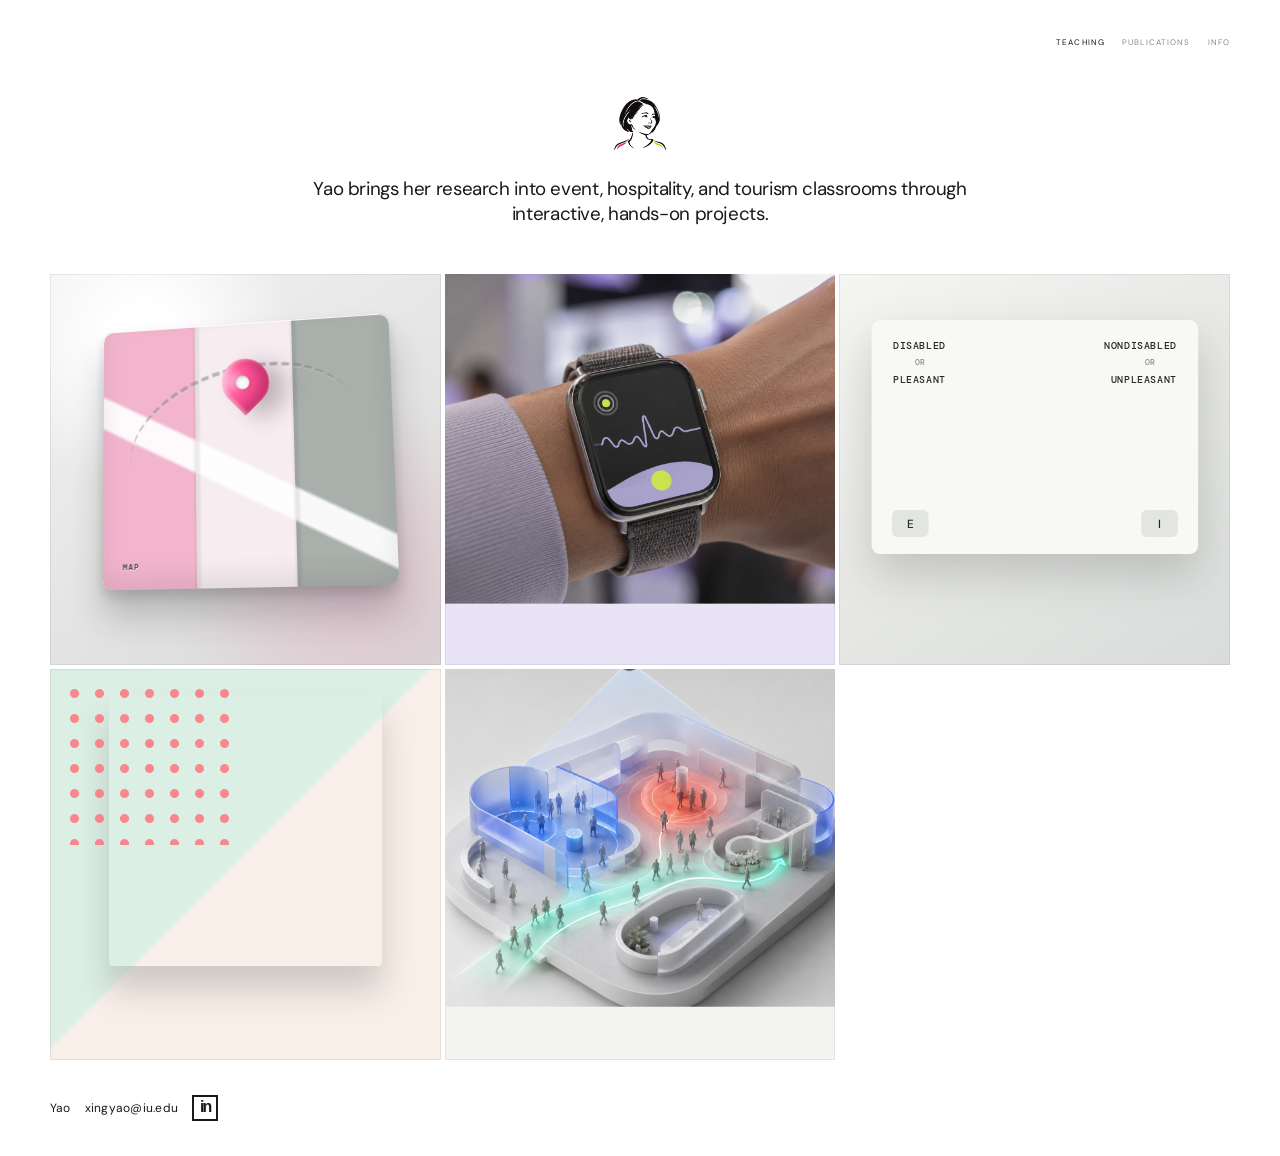
==== commit 47b6370f: "Update index.html" ====
--- a/index.html
+++ b/index.html
@@ -206,11 +206,10 @@
         </svg>
         <span class="feature-reveal"><b>Implicit × Explicit Attitudes</b><small>IAT TEACHING + ORGANIZATIONAL REDESIGN · OPEN ↗</small></span>
       </a>
-      <a class="tile b" href="./inclusive-service-lab/index.html" aria-label="Open the Accessible Experience Lab teaching tool"><span class="pop-art" aria-hidden="true"><i class="pop-frame pop-1"></i><i class="pop-frame pop-2"></i><i class="pop-frame pop-3"></i><i class="pop-frame pop-4"></i></span><i class="pop-dots" aria-hidden="true"></i><span class="feature-reveal"><b>Test the barrier.</b></span><span class="label">Accessible Experience Lab</span></a>
+      <a class="tile b" href="./inclusive-service-lab/index.html" aria-label="Open the Accessible Experience Lab teaching tool"><span class="pop-art" aria-hidden="true"><i class="pop-frame pop-1"></i><i class="pop-frame pop-2"></i><i class="pop-frame pop-3"></i><i class="pop-frame pop-4"></i></span><i class="pop-dots" aria-hidden="true"></i><span class="feature-reveal"><b>Test the barrier.</b></span></a>
       <a class="tile b flow" href="./event-flow-lens/index.html" aria-label="Open the Event Flow Lens camera-based teaching project">
         <img class="flow-render" src="./assets/event-flow-render.png" alt="" aria-hidden="true">
-        <span class="flow-reveal"><b>See the friction.</b><small>CAMERA + EMA + REDESIGN</small></span>
-        <span class="label">Event Flow Lens<span class="sub">Camera-based teaching experiment · Open ↗</span></span>
+        <span class="flow-reveal"><b>Event Flow Lens</b><small>CAMERA-BASED TEACHING EXPERIMENT · OPEN ↗</small></span>
       </a>
     </section>
     <footer class="footer"><div class="identity"><span>Yao</span><a class="email" href="mailto:xingyao@iu.edu">xingyao@iu.edu</a><a class="linkedin" href="https://www.linkedin.com/in/xingyaosiub" aria-label="Yao on LinkedIn">in</a></div></footer>
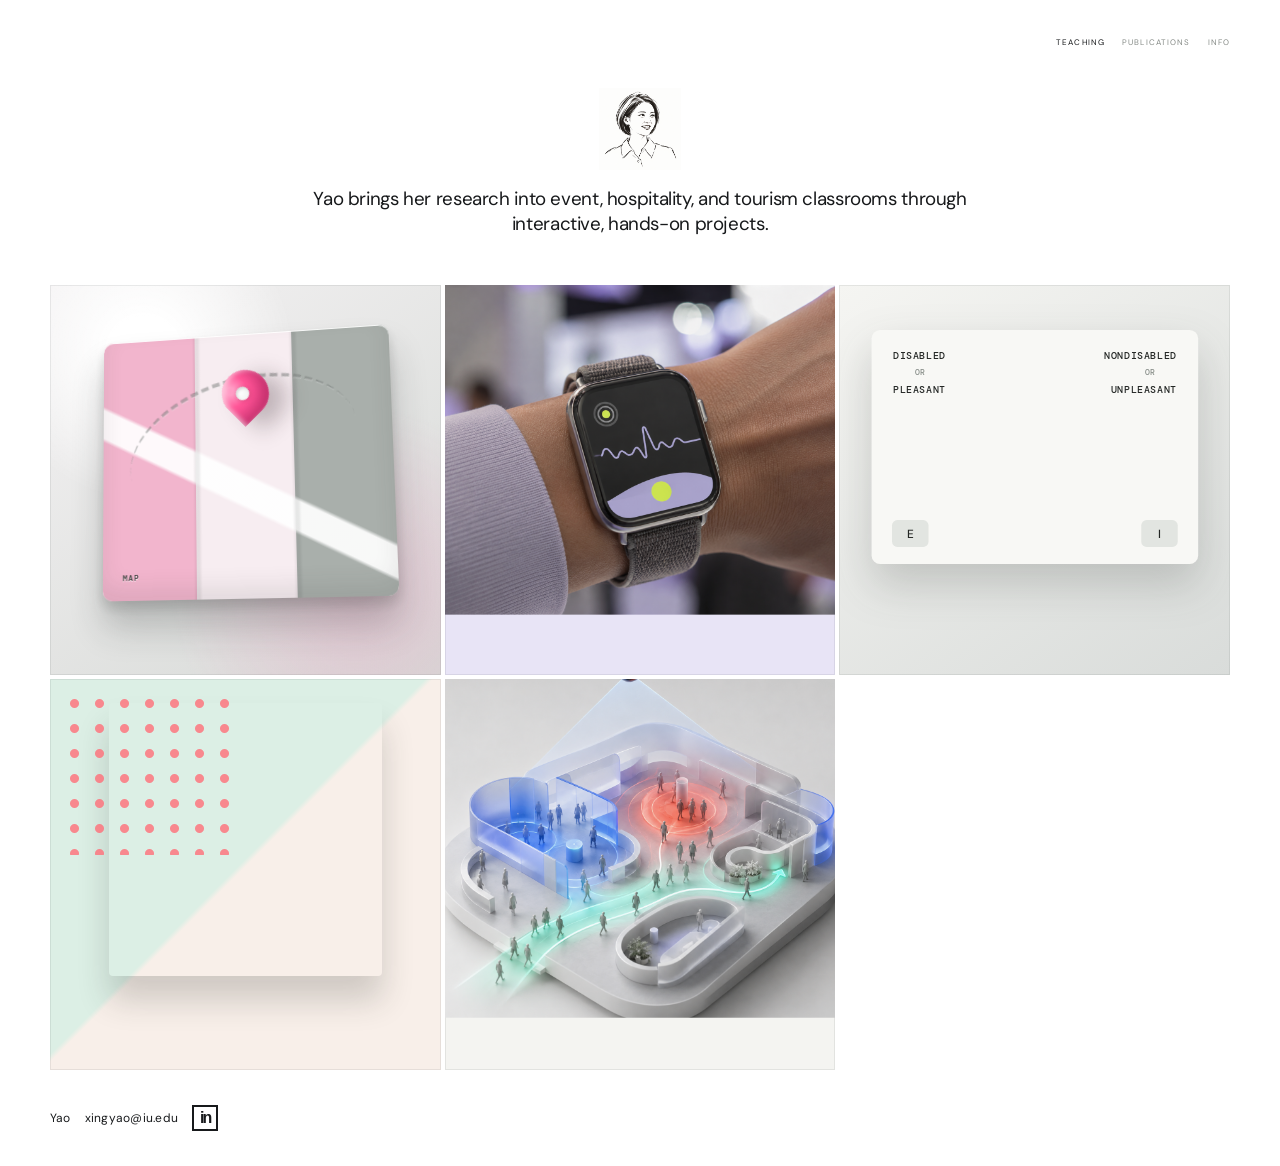
==== commit fb4f4240: "Replace homepage portrait" ====
--- a/index.html
+++ b/index.html
@@ -184,8 +184,8 @@
   <main class="site">
     <header class="top"><nav class="nav" aria-label="Primary"><a href="./index.html" aria-current="page">Teaching</a><span>Publications</span><span>Info</span></nav></header>
     <div class="intro-lockup">
-      <img class="portrait-logo" src="./assets/yao-abstract-portrait-logo-v2.png" alt="Abstract portrait mark of Yao">
-      <p class="intro">Yao brings her research into event, hospitality, and tourism classrooms through interactive, hands-on projects.</strong></p>
+      <img class="portrait-logo" src="./assets/yao-line-portrait-logo.png?v=1" alt="Line portrait of Yao">
+      <p class="intro">Yao brings her research into event, hospitality, and tourism classrooms through interactive, hands-on projects.</p>
     </div>
     <section class="grid" aria-label="Selected work and visual studies">
       <a class="tile i" href="./maps/index.html" aria-label="Open the IncluMap interactive map series"><i class="map"></i><i class="pin"></i><span class="feature-reveal"><b>IncluMap Series</b><small>EXPERIENCE LENS + DESIGN STUDIO · OPEN ↗</small></span></a>
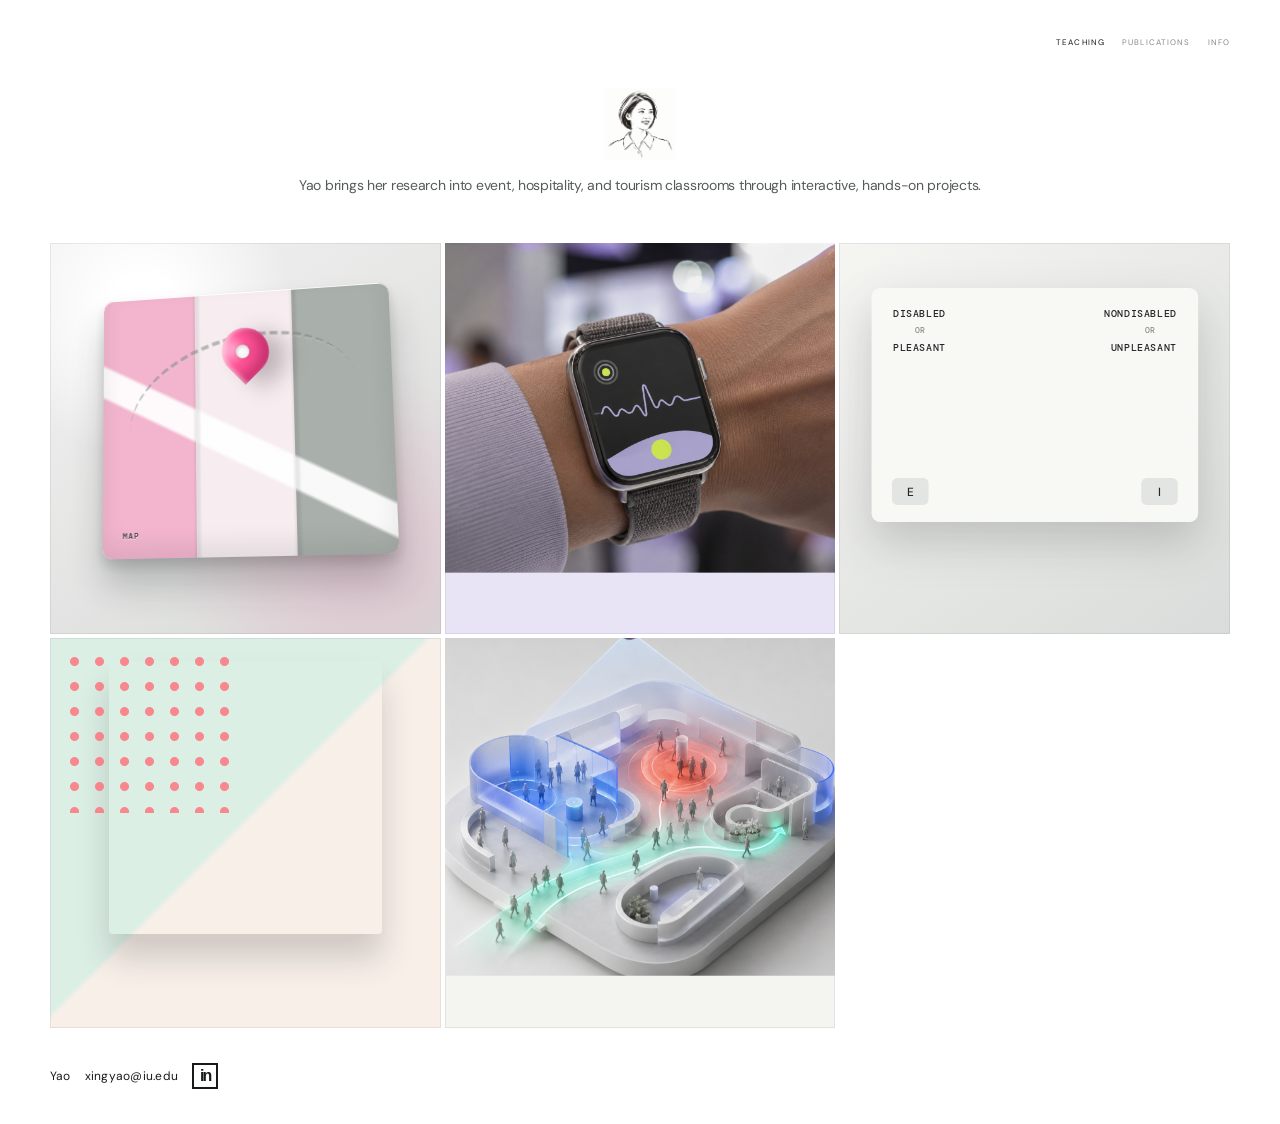
==== commit 038324d9: "Refine homepage portrait and intro" ====
--- a/index.html
+++ b/index.html
@@ -8,7 +8,7 @@
   <title>Yao — Experience Design</title>
   <style>
     @import url('https://fonts.googleapis.com/css2?family=DM+Mono:wght@400;500&family=DM+Sans:wght@400;500&display=swap');
-    :root{--ink:#17191b;--paper:#fff;--blue:#315dff;--navy:#17194c;--yellow:#e7ff39;--pink:#ff6ca8;--cyan:#6ce0ed;--violet:#a585ff}*{box-sizing:border-box}html,body{margin:0;min-height:100%;background:#fff;color:var(--ink);font:400 14px/1.4 "DM Sans","Avenir Next","Helvetica Neue",Arial,sans-serif}body{overflow-x:hidden}.site{width:min(1180px,calc(100% - 36px));margin:auto;padding:18px 0 20px}.top{height:48px;display:flex;justify-content:flex-end;align-items:center}.nav{display:flex;gap:17px;align-items:center;color:#858a86;font:400 8px/1 "DM Sans","Avenir Next","Helvetica Neue",Arial,sans-serif;text-transform:uppercase;letter-spacing:.14em}.nav a{color:var(--ink);font-weight:400;text-decoration:none}.nav a:hover,.nav a:focus-visible{text-decoration:underline;text-underline-offset:4px;outline:none}.intro-lockup{max-width:700px;margin:22px auto 48px;text-align:center}.portrait-logo{display:block;width:82px;height:auto;margin:0 auto 16px}.intro{margin:0;font-size:clamp(1rem,1.65vw,1.34rem);line-height:1.35;letter-spacing:-.02em}.intro strong{font-weight:400}.grid{display:grid;grid-template-columns:repeat(3,minmax(0,1fr));gap:4px;background:#fff}.tile{position:relative;display:block;aspect-ratio:1;min-width:0;overflow:hidden;color:var(--ink);text-decoration:none;isolation:isolate;cursor:default;box-shadow:inset 0 0 0 1px rgba(23,25,27,.08)}.tile[href]{cursor:pointer}.tile:focus-visible{outline:4px solid var(--yellow);outline-offset:-4px;z-index:20}.tile i{position:absolute;display:block;font-style:normal}.label{position:absolute;z-index:12;left:0;right:0;bottom:0;padding:44px 15px 13px;background:linear-gradient(0deg,rgba(255,255,255,.98) 0%,rgba(255,255,255,.92) 58%,transparent 100%);font-size:.78rem;letter-spacing:-.015em;transform:translateY(2px);transition:transform .3s}.sub{display:block;margin-top:3px;color:#707671;font:400 7px/1.3 DM Mono,monospace;text-transform:uppercase;letter-spacing:.04em}.tile:hover .label{transform:none}.tile:after{content:"";position:absolute;z-index:10;inset:0;border:0 solid var(--ink);pointer-events:none;transition:border-width .22s}.tile:hover:after{border-width:4px}
+    :root{--ink:#17191b;--paper:#fff;--blue:#315dff;--navy:#17194c;--yellow:#e7ff39;--pink:#ff6ca8;--cyan:#6ce0ed;--violet:#a585ff}*{box-sizing:border-box}html,body{margin:0;min-height:100%;background:#fff;color:var(--ink);font:400 14px/1.4 "DM Sans","Avenir Next","Helvetica Neue",Arial,sans-serif}body{overflow-x:hidden}.site{width:min(1180px,calc(100% - 36px));margin:auto;padding:18px 0 20px}.top{height:48px;display:flex;justify-content:flex-end;align-items:center}.nav{display:flex;gap:17px;align-items:center;color:#858a86;font:400 8px/1 "DM Sans","Avenir Next","Helvetica Neue",Arial,sans-serif;text-transform:uppercase;letter-spacing:.14em}.nav a{color:var(--ink);font-weight:400;text-decoration:none}.nav a:hover,.nav a:focus-visible{text-decoration:underline;text-underline-offset:4px;outline:none}.intro-lockup{max-width:1080px;margin:22px auto 48px;text-align:center}.portrait-logo{display:block;width:72px;height:auto;margin:0 auto 16px}.intro{margin:0;color:#555b57;font-size:1rem;line-height:1.35;letter-spacing:-.02em;white-space:nowrap}.intro strong{font-weight:400}.grid{display:grid;grid-template-columns:repeat(3,minmax(0,1fr));gap:4px;background:#fff}.tile{position:relative;display:block;aspect-ratio:1;min-width:0;overflow:hidden;color:var(--ink);text-decoration:none;isolation:isolate;cursor:default;box-shadow:inset 0 0 0 1px rgba(23,25,27,.08)}.tile[href]{cursor:pointer}.tile:focus-visible{outline:4px solid var(--yellow);outline-offset:-4px;z-index:20}.tile i{position:absolute;display:block;font-style:normal}.label{position:absolute;z-index:12;left:0;right:0;bottom:0;padding:44px 15px 13px;background:linear-gradient(0deg,rgba(255,255,255,.98) 0%,rgba(255,255,255,.92) 58%,transparent 100%);font-size:.78rem;letter-spacing:-.015em;transform:translateY(2px);transition:transform .3s}.sub{display:block;margin-top:3px;color:#707671;font:400 7px/1.3 DM Mono,monospace;text-transform:uppercase;letter-spacing:.04em}.tile:hover .label{transform:none}.tile:after{content:"";position:absolute;z-index:10;inset:0;border:0 solid var(--ink);pointer-events:none;transition:border-width .22s}.tile:hover:after{border-width:4px}
 
     /* Wearables */
     .a{background:linear-gradient(145deg,#f5f3fc 0 57%,#dfe2df 58%);--watch-purple:#9185e9;--watch-yellow:#eaff2e}.a .watch-aura{width:74%;height:74%;left:13%;top:7%;border:1px solid rgba(29,30,29,.22);border-radius:50%;animation:watch-aura 4.2s ease-in-out infinite}.a .watch-aura:before{content:"";position:absolute;inset:14%;border:2px solid var(--watch-purple);border-radius:50%;opacity:.62}.a .watch-body{z-index:3;width:36%;height:43%;left:32%;top:23%;border:3px solid var(--ink);border-radius:26%;background:var(--watch-purple);box-shadow:8px 8px 0 rgba(29,30,29,.16);animation:watch-float-card 4.6s ease-in-out infinite}.a .watch-body:before,.a .watch-body:after{content:"";position:absolute;z-index:-1;left:27%;width:46%;height:44%;border:3px solid var(--ink);background:#c8c3ef}.a .watch-body:before{bottom:92%;border-radius:15px 15px 5px 5px}.a .watch-body:after{top:92%;border-radius:5px 5px 15px 15px}.a .watch-screen{z-index:5;width:27%;height:31%;left:36.5%;top:27%;border:2px solid var(--ink);border-radius:20%;background:#202322;overflow:hidden}.a .watch-screen:before{content:"";position:absolute;width:72%;height:36%;left:14%;top:32%;background:linear-gradient(135deg,transparent 0 16%,var(--watch-yellow) 17% 25%,transparent 26% 38%,var(--watch-yellow) 39% 51%,transparent 52% 63%,var(--watch-yellow) 64% 73%,transparent 74%);animation:signal-shift 2.4s ease-in-out infinite}.a .watch-screen:after{content:"HRV";position:absolute;left:0;right:0;bottom:10%;color:#fff;text-align:center;font:500 6px/1 DM Mono,monospace;letter-spacing:.12em}.a .ema-dot{z-index:6;width:34px;height:34px;right:22%;top:20%;border:2px solid var(--ink);border-radius:50%;background:var(--watch-yellow);box-shadow:4px 4px 0 var(--watch-purple)}.a .ema-dot:after{content:"EMA";position:absolute;inset:0;display:grid;place-items:center;color:var(--ink);font:500 6px/1 DM Mono,monospace;letter-spacing:.05em}@keyframes watch-aura{50%{transform:scale(1.05);opacity:.6}}@keyframes watch-float-card{50%{transform:translateY(-6px) rotate(2deg)}}@keyframes signal-shift{50%{transform:translateX(5px)}}
@@ -177,7 +177,7 @@
 
     @keyframes drift{50%{transform:translate(7%,-4%) scale(1.08)}}@keyframes float{50%{transform:translateY(-10px) rotate(4deg)}}@keyframes pulse{50%{transform:scale(1.12)}}@keyframes spin{to{transform:rotate(405deg)}}@keyframes tilt{50%{transform:rotate(-6deg) translateY(-4px)}}@keyframes mapshift{50%{transform:perspective(500px) rotate(-1deg) rotateX(7deg) rotateY(-8deg)}}@keyframes pin{50%{transform:rotate(-45deg) translate(7px,-7px)}}@keyframes modernpin{50%{transform:translate(-8px,7px) scale(1.08)}}@keyframes wave{50%{transform:scaleX(.72);filter:brightness(1.5)}}@keyframes trail{50%{transform:rotate(9deg) scaleY(1.08)}}@keyframes measureleft{50%{transform:translateX(-5px) rotate(-2deg)}}@keyframes measureright{50%{transform:translateX(5px) rotate(2deg)}}
     .footer{justify-content:flex-start;align-items:center}.identity{display:flex;align-items:center;gap:14px;color:var(--ink);letter-spacing:.02em;text-transform:none;font:400 12px/1.2 "DM Sans",Arial,sans-serif}.identity i{font-style:normal;color:#aaa}.email{color:inherit;text-decoration:none}.email:hover,.email:focus-visible{text-decoration:underline;outline:none}.linkedin{display:grid;place-items:center;width:26px;height:26px;border:2px solid var(--ink);color:var(--ink);font:800 16px/.8 Arial,sans-serif;letter-spacing:-.12em;text-decoration:none;text-transform:lowercase;transition:background .22s,color .22s}.linkedin:hover,.linkedin:focus-visible{background:var(--blue);color:#fff;outline:none}@media(max-width:680px){.footer{align-items:flex-end}.identity{font-size:10px;gap:10px}.linkedin{width:22px;height:22px;font-size:14px}}
-    .footer{min-height:76px;padding-top:20px;display:flex;border-top:0}@media(max-width:860px){.grid{grid-template-columns:repeat(2,minmax(0,1fr))}.intro-lockup{margin:18px auto 38px}.portrait-logo{width:76px}}@media(max-width:560px){.site{width:calc(100% - 20px);padding-top:10px}.nav{gap:8px;font-size:7px}.intro-lockup{margin:14px auto 30px}.portrait-logo{width:66px;margin-bottom:13px}.intro{font-size:.9rem}.grid{grid-template-columns:1fr}.label{padding:42px 13px 11px}.footer{min-height:60px}}@media(prefers-reduced-motion:reduce){*,*:before,*:after{animation:none!important;transition:none!important}}
+    .footer{min-height:76px;padding-top:20px;display:flex;border-top:0}@media(max-width:860px){.grid{grid-template-columns:repeat(2,minmax(0,1fr))}.intro-lockup{margin:18px auto 38px}.portrait-logo{width:68px}.intro{white-space:normal}}@media(max-width:560px){.site{width:calc(100% - 20px);padding-top:10px}.nav{gap:8px;font-size:7px}.intro-lockup{margin:14px auto 30px}.portrait-logo{width:60px;margin-bottom:13px}.intro{font-size:.9rem}.grid{grid-template-columns:1fr}.label{padding:42px 13px 11px}.footer{min-height:60px}}@media(prefers-reduced-motion:reduce){*,*:before,*:after{animation:none!important;transition:none!important}}
   </style>
 </head>
 <body>
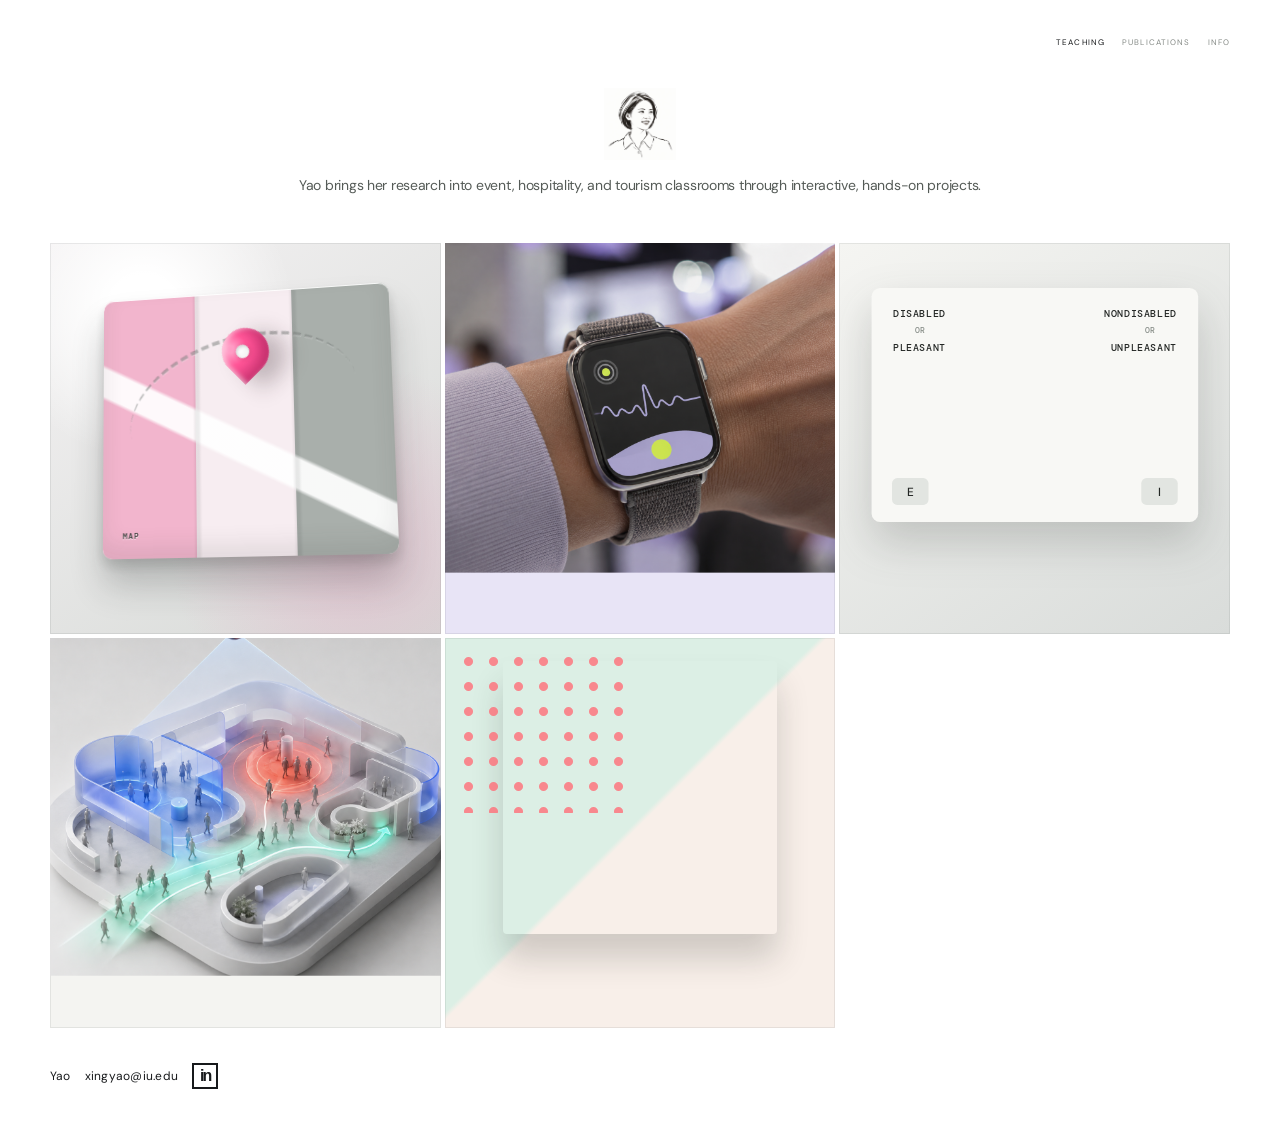
==== commit c8c2f232: "Swap homepage project cards" ====
--- a/index.html
+++ b/index.html
@@ -206,11 +206,11 @@
         </svg>
         <span class="feature-reveal"><b>Implicit × Explicit Attitudes</b><small>IAT TEACHING + ORGANIZATIONAL REDESIGN · OPEN ↗</small></span>
       </a>
-      <a class="tile b" href="./inclusive-service-lab/index.html" aria-label="Open the Accessible Experience Lab teaching tool"><span class="pop-art" aria-hidden="true"><i class="pop-frame pop-1"></i><i class="pop-frame pop-2"></i><i class="pop-frame pop-3"></i><i class="pop-frame pop-4"></i></span><i class="pop-dots" aria-hidden="true"></i><span class="feature-reveal"><b>Test the barrier.</b></span></a>
       <a class="tile b flow" href="./event-flow-lens/index.html" aria-label="Open the Event Flow Lens camera-based teaching project">
         <img class="flow-render" src="./assets/event-flow-render.png" alt="" aria-hidden="true">
         <span class="flow-reveal"><b>Event Flow Lens</b><small>CAMERA-BASED TEACHING EXPERIMENT · OPEN ↗</small></span>
       </a>
+      <a class="tile b" href="./inclusive-service-lab/index.html" aria-label="Open the Accessible Experience Lab teaching tool"><span class="pop-art" aria-hidden="true"><i class="pop-frame pop-1"></i><i class="pop-frame pop-2"></i><i class="pop-frame pop-3"></i><i class="pop-frame pop-4"></i></span><i class="pop-dots" aria-hidden="true"></i><span class="feature-reveal"><b>Test the barrier.</b></span></a>
     </section>
     <footer class="footer"><div class="identity"><span>Yao</span><a class="email" href="mailto:xingyao@iu.edu">xingyao@iu.edu</a><a class="linkedin" href="https://www.linkedin.com/in/xingyaosiub" aria-label="Yao on LinkedIn">in</a></div></footer>
   </main>
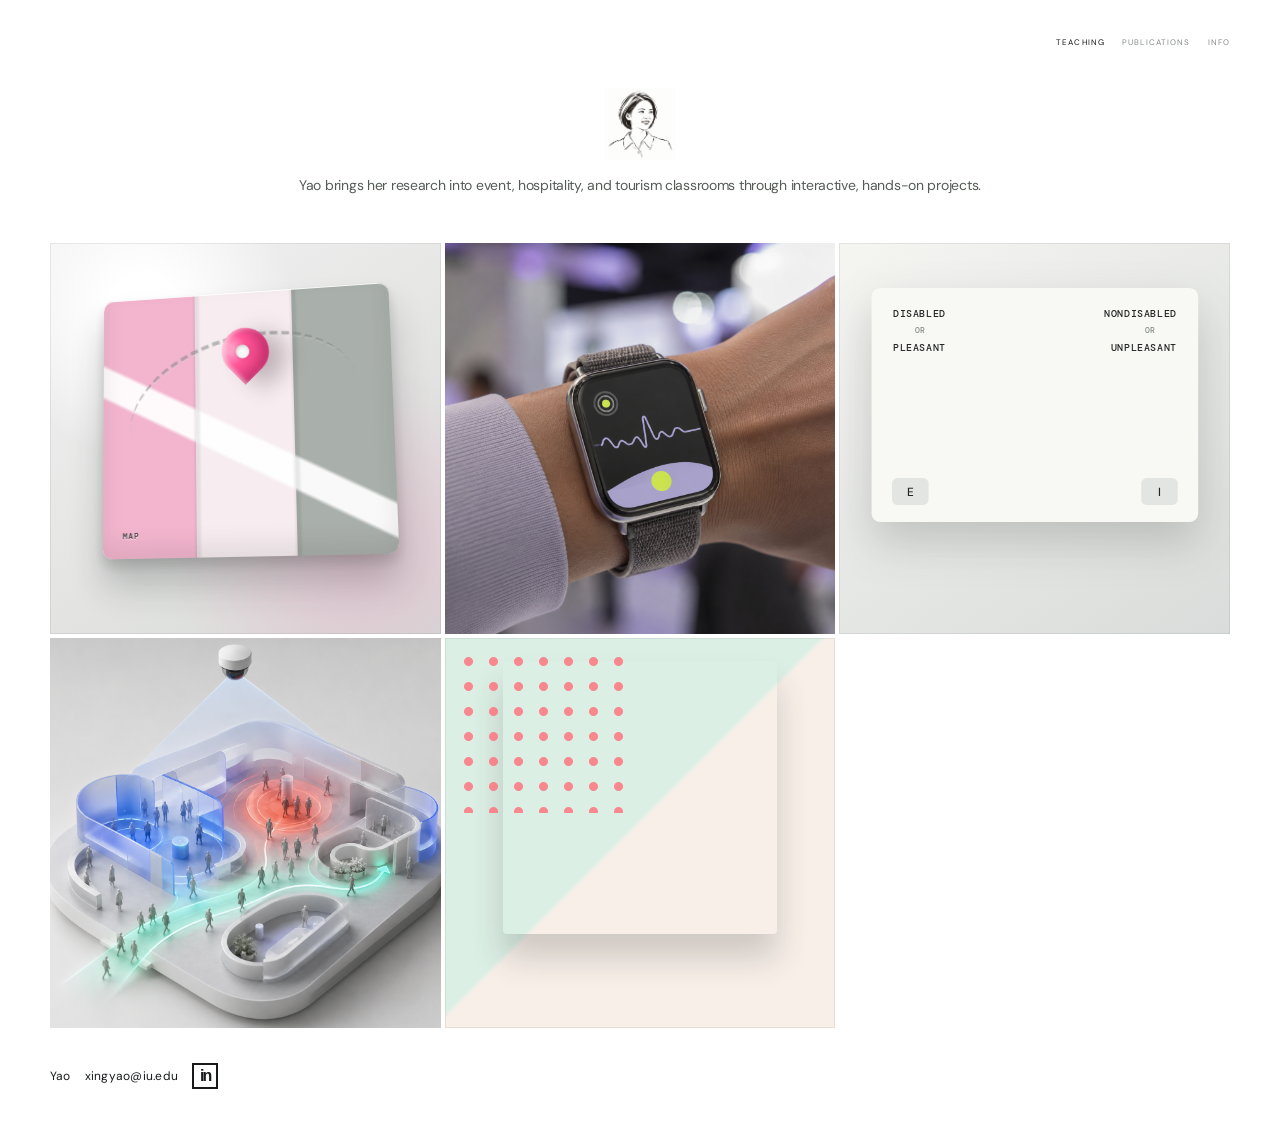
==== commit 865ed022: "Fill homepage media cards" ====
--- a/index.html
+++ b/index.html
@@ -96,7 +96,7 @@
     /* Real-world wearable study: original editorial photograph with a quiet reveal */
     .a{background:#e8e4f6;perspective:none;transition:background .45s ease;overflow:hidden}
     .a:before{content:"";position:absolute;z-index:4;inset:0;background:rgba(42,43,42,.88);opacity:0;transition:opacity .48s ease;pointer-events:none}
-    .a .wearable-photo{position:absolute;z-index:3;inset:0 0 16%;width:100%;height:84%;object-fit:cover;object-position:center;filter:saturate(.88) contrast(.98);transform:scale(1.01);transition:transform .8s cubic-bezier(.2,.8,.2,1),filter .48s ease}
+    .a .wearable-photo{position:absolute;z-index:3;inset:0;width:100%;height:100%;object-fit:cover;object-position:center;filter:saturate(.88) contrast(.98);transform:scale(1.01);transition:transform .8s cubic-bezier(.2,.8,.2,1),filter .48s ease}
     .a .watch-reveal{position:absolute;z-index:6;left:12%;right:10%;top:36%;color:#fff;opacity:0;transform:translateY(14px);transition:opacity .35s ease,transform .55s cubic-bezier(.2,.8,.2,1);pointer-events:none}
     .a .watch-reveal b{display:block;font:500 clamp(1.65rem,3vw,2.7rem)/1 "DM Sans",Arial,sans-serif;letter-spacing:-.05em}
     .a .watch-reveal:after{content:"";display:block;width:24px;height:4px;margin-top:18px;background:#46d5b2}
@@ -158,8 +158,8 @@
     .b.flow:before{content:"";position:absolute;z-index:5;inset:0;background:linear-gradient(180deg,rgba(27,28,27,.04),rgba(27,28,27,.7));opacity:0;transition:opacity .4s ease;pointer-events:none}
     .b.flow:hover:before,.b.flow:focus-visible:before{opacity:1}
     .b.flow:after{border:0}
-    .b.flow .flow-render{position:absolute;z-index:3;inset:-2% -2% 14%;width:104%;height:88%;object-fit:cover;object-position:center;filter:saturate(.92) contrast(.98);transform:scale(1.01);transition:transform .8s cubic-bezier(.2,.8,.2,1),filter .45s ease}
-    .b.flow:hover .flow-render,.b.flow:focus-visible .flow-render{transform:scale(1.075) translateY(-1.5%);filter:saturate(1.08) contrast(1.02)}
+    .b.flow .flow-render{position:absolute;z-index:3;inset:0;width:100%;height:100%;object-fit:cover;object-position:center;filter:saturate(.92) contrast(.98);transform:scale(1.04) translateY(1.8%);transition:transform .8s cubic-bezier(.2,.8,.2,1),filter .45s ease}
+    .b.flow:hover .flow-render,.b.flow:focus-visible .flow-render{transform:scale(1.09) translateY(1.8%);filter:saturate(1.08) contrast(1.02)}
     .b.flow .flow-reveal{position:absolute;z-index:6;left:12%;right:9%;top:36%;color:#fff;opacity:0;transform:translateY(14px);transition:opacity .35s ease,transform .55s cubic-bezier(.2,.8,.2,1);pointer-events:none}
     .b.flow .flow-reveal b{display:block;font:500 clamp(1.55rem,2.7vw,2.5rem)/1 "DM Sans",Arial,sans-serif;letter-spacing:-.05em}
     .b.flow .flow-reveal:after{content:"";display:block;width:24px;height:4px;margin-top:18px;background:#ff705d}
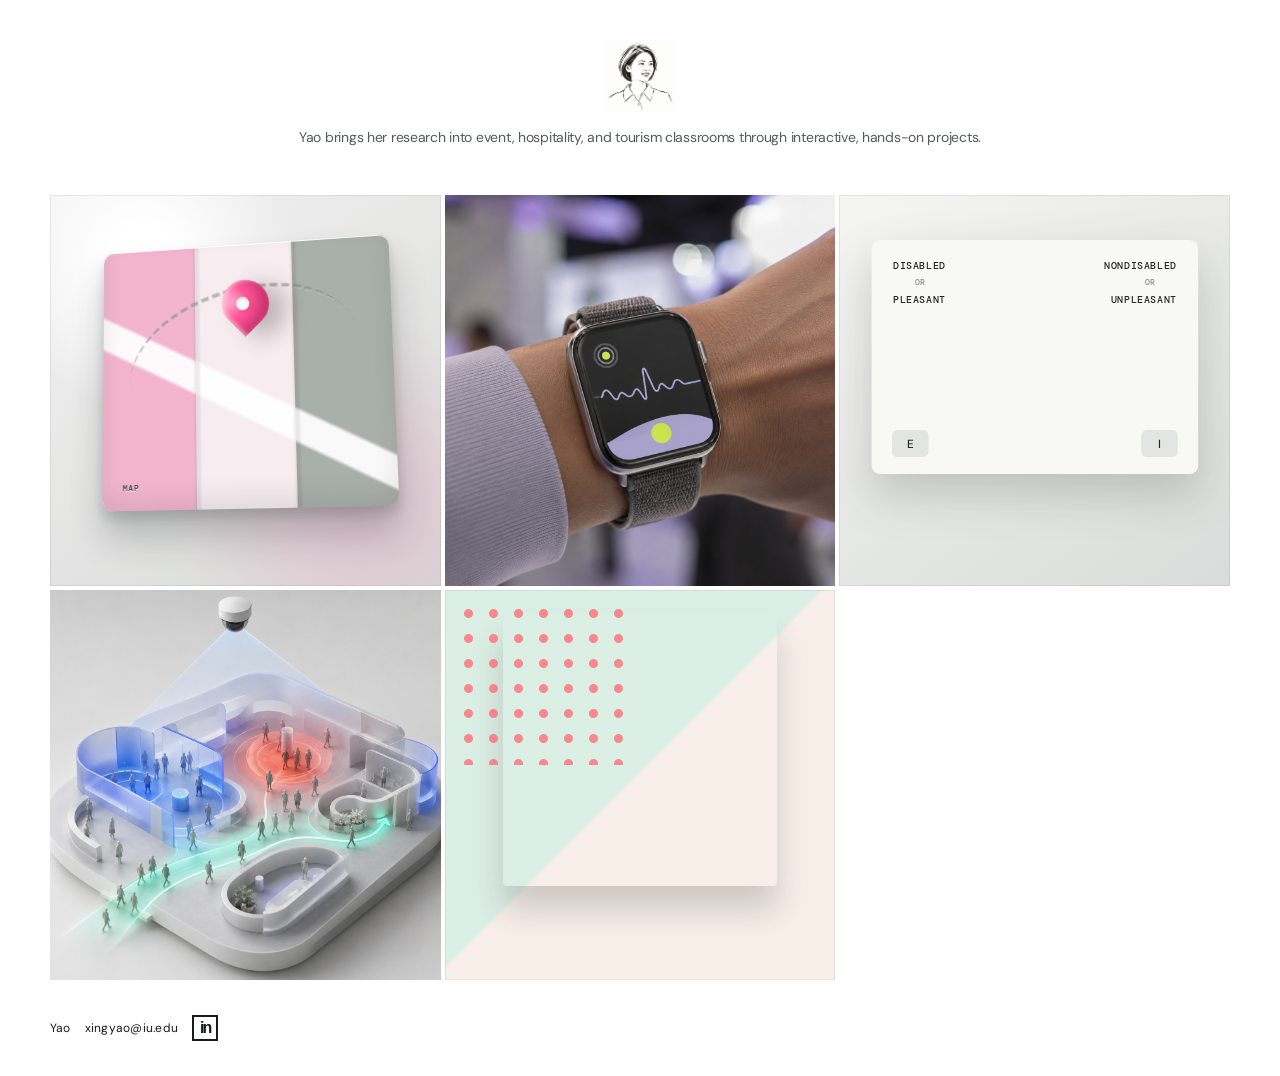
==== commit 53edd32a: "Remove homepage navigation" ====
--- a/index.html
+++ b/index.html
@@ -8,7 +8,7 @@
   <title>Yao — Experience Design</title>
   <style>
     @import url('https://fonts.googleapis.com/css2?family=DM+Mono:wght@400;500&family=DM+Sans:wght@400;500&display=swap');
-    :root{--ink:#17191b;--paper:#fff;--blue:#315dff;--navy:#17194c;--yellow:#e7ff39;--pink:#ff6ca8;--cyan:#6ce0ed;--violet:#a585ff}*{box-sizing:border-box}html,body{margin:0;min-height:100%;background:#fff;color:var(--ink);font:400 14px/1.4 "DM Sans","Avenir Next","Helvetica Neue",Arial,sans-serif}body{overflow-x:hidden}.site{width:min(1180px,calc(100% - 36px));margin:auto;padding:18px 0 20px}.top{height:48px;display:flex;justify-content:flex-end;align-items:center}.nav{display:flex;gap:17px;align-items:center;color:#858a86;font:400 8px/1 "DM Sans","Avenir Next","Helvetica Neue",Arial,sans-serif;text-transform:uppercase;letter-spacing:.14em}.nav a{color:var(--ink);font-weight:400;text-decoration:none}.nav a:hover,.nav a:focus-visible{text-decoration:underline;text-underline-offset:4px;outline:none}.intro-lockup{max-width:1080px;margin:22px auto 48px;text-align:center}.portrait-logo{display:block;width:72px;height:auto;margin:0 auto 16px}.intro{margin:0;color:#555b57;font-size:1rem;line-height:1.35;letter-spacing:-.02em;white-space:nowrap}.intro strong{font-weight:400}.grid{display:grid;grid-template-columns:repeat(3,minmax(0,1fr));gap:4px;background:#fff}.tile{position:relative;display:block;aspect-ratio:1;min-width:0;overflow:hidden;color:var(--ink);text-decoration:none;isolation:isolate;cursor:default;box-shadow:inset 0 0 0 1px rgba(23,25,27,.08)}.tile[href]{cursor:pointer}.tile:focus-visible{outline:4px solid var(--yellow);outline-offset:-4px;z-index:20}.tile i{position:absolute;display:block;font-style:normal}.label{position:absolute;z-index:12;left:0;right:0;bottom:0;padding:44px 15px 13px;background:linear-gradient(0deg,rgba(255,255,255,.98) 0%,rgba(255,255,255,.92) 58%,transparent 100%);font-size:.78rem;letter-spacing:-.015em;transform:translateY(2px);transition:transform .3s}.sub{display:block;margin-top:3px;color:#707671;font:400 7px/1.3 DM Mono,monospace;text-transform:uppercase;letter-spacing:.04em}.tile:hover .label{transform:none}.tile:after{content:"";position:absolute;z-index:10;inset:0;border:0 solid var(--ink);pointer-events:none;transition:border-width .22s}.tile:hover:after{border-width:4px}
+    :root{--ink:#17191b;--paper:#fff;--blue:#315dff;--navy:#17194c;--yellow:#e7ff39;--pink:#ff6ca8;--cyan:#6ce0ed;--violet:#a585ff}*{box-sizing:border-box}html,body{margin:0;min-height:100%;background:#fff;color:var(--ink);font:400 14px/1.4 "DM Sans","Avenir Next","Helvetica Neue",Arial,sans-serif}body{overflow-x:hidden}.site{width:min(1180px,calc(100% - 36px));margin:auto;padding:18px 0 20px}.intro-lockup{max-width:1080px;margin:22px auto 48px;text-align:center}.portrait-logo{display:block;width:72px;height:auto;margin:0 auto 16px}.intro{margin:0;color:#555b57;font-size:1rem;line-height:1.35;letter-spacing:-.02em;white-space:nowrap}.intro strong{font-weight:400}.grid{display:grid;grid-template-columns:repeat(3,minmax(0,1fr));gap:4px;background:#fff}.tile{position:relative;display:block;aspect-ratio:1;min-width:0;overflow:hidden;color:var(--ink);text-decoration:none;isolation:isolate;cursor:default;box-shadow:inset 0 0 0 1px rgba(23,25,27,.08)}.tile[href]{cursor:pointer}.tile:focus-visible{outline:4px solid var(--yellow);outline-offset:-4px;z-index:20}.tile i{position:absolute;display:block;font-style:normal}.label{position:absolute;z-index:12;left:0;right:0;bottom:0;padding:44px 15px 13px;background:linear-gradient(0deg,rgba(255,255,255,.98) 0%,rgba(255,255,255,.92) 58%,transparent 100%);font-size:.78rem;letter-spacing:-.015em;transform:translateY(2px);transition:transform .3s}.sub{display:block;margin-top:3px;color:#707671;font:400 7px/1.3 DM Mono,monospace;text-transform:uppercase;letter-spacing:.04em}.tile:hover .label{transform:none}.tile:after{content:"";position:absolute;z-index:10;inset:0;border:0 solid var(--ink);pointer-events:none;transition:border-width .22s}.tile:hover:after{border-width:4px}
 
     /* Wearables */
     .a{background:linear-gradient(145deg,#f5f3fc 0 57%,#dfe2df 58%);--watch-purple:#9185e9;--watch-yellow:#eaff2e}.a .watch-aura{width:74%;height:74%;left:13%;top:7%;border:1px solid rgba(29,30,29,.22);border-radius:50%;animation:watch-aura 4.2s ease-in-out infinite}.a .watch-aura:before{content:"";position:absolute;inset:14%;border:2px solid var(--watch-purple);border-radius:50%;opacity:.62}.a .watch-body{z-index:3;width:36%;height:43%;left:32%;top:23%;border:3px solid var(--ink);border-radius:26%;background:var(--watch-purple);box-shadow:8px 8px 0 rgba(29,30,29,.16);animation:watch-float-card 4.6s ease-in-out infinite}.a .watch-body:before,.a .watch-body:after{content:"";position:absolute;z-index:-1;left:27%;width:46%;height:44%;border:3px solid var(--ink);background:#c8c3ef}.a .watch-body:before{bottom:92%;border-radius:15px 15px 5px 5px}.a .watch-body:after{top:92%;border-radius:5px 5px 15px 15px}.a .watch-screen{z-index:5;width:27%;height:31%;left:36.5%;top:27%;border:2px solid var(--ink);border-radius:20%;background:#202322;overflow:hidden}.a .watch-screen:before{content:"";position:absolute;width:72%;height:36%;left:14%;top:32%;background:linear-gradient(135deg,transparent 0 16%,var(--watch-yellow) 17% 25%,transparent 26% 38%,var(--watch-yellow) 39% 51%,transparent 52% 63%,var(--watch-yellow) 64% 73%,transparent 74%);animation:signal-shift 2.4s ease-in-out infinite}.a .watch-screen:after{content:"HRV";position:absolute;left:0;right:0;bottom:10%;color:#fff;text-align:center;font:500 6px/1 DM Mono,monospace;letter-spacing:.12em}.a .ema-dot{z-index:6;width:34px;height:34px;right:22%;top:20%;border:2px solid var(--ink);border-radius:50%;background:var(--watch-yellow);box-shadow:4px 4px 0 var(--watch-purple)}.a .ema-dot:after{content:"EMA";position:absolute;inset:0;display:grid;place-items:center;color:var(--ink);font:500 6px/1 DM Mono,monospace;letter-spacing:.05em}@keyframes watch-aura{50%{transform:scale(1.05);opacity:.6}}@keyframes watch-float-card{50%{transform:translateY(-6px) rotate(2deg)}}@keyframes signal-shift{50%{transform:translateX(5px)}}
@@ -177,12 +177,11 @@
 
     @keyframes drift{50%{transform:translate(7%,-4%) scale(1.08)}}@keyframes float{50%{transform:translateY(-10px) rotate(4deg)}}@keyframes pulse{50%{transform:scale(1.12)}}@keyframes spin{to{transform:rotate(405deg)}}@keyframes tilt{50%{transform:rotate(-6deg) translateY(-4px)}}@keyframes mapshift{50%{transform:perspective(500px) rotate(-1deg) rotateX(7deg) rotateY(-8deg)}}@keyframes pin{50%{transform:rotate(-45deg) translate(7px,-7px)}}@keyframes modernpin{50%{transform:translate(-8px,7px) scale(1.08)}}@keyframes wave{50%{transform:scaleX(.72);filter:brightness(1.5)}}@keyframes trail{50%{transform:rotate(9deg) scaleY(1.08)}}@keyframes measureleft{50%{transform:translateX(-5px) rotate(-2deg)}}@keyframes measureright{50%{transform:translateX(5px) rotate(2deg)}}
     .footer{justify-content:flex-start;align-items:center}.identity{display:flex;align-items:center;gap:14px;color:var(--ink);letter-spacing:.02em;text-transform:none;font:400 12px/1.2 "DM Sans",Arial,sans-serif}.identity i{font-style:normal;color:#aaa}.email{color:inherit;text-decoration:none}.email:hover,.email:focus-visible{text-decoration:underline;outline:none}.linkedin{display:grid;place-items:center;width:26px;height:26px;border:2px solid var(--ink);color:var(--ink);font:800 16px/.8 Arial,sans-serif;letter-spacing:-.12em;text-decoration:none;text-transform:lowercase;transition:background .22s,color .22s}.linkedin:hover,.linkedin:focus-visible{background:var(--blue);color:#fff;outline:none}@media(max-width:680px){.footer{align-items:flex-end}.identity{font-size:10px;gap:10px}.linkedin{width:22px;height:22px;font-size:14px}}
-    .footer{min-height:76px;padding-top:20px;display:flex;border-top:0}@media(max-width:860px){.grid{grid-template-columns:repeat(2,minmax(0,1fr))}.intro-lockup{margin:18px auto 38px}.portrait-logo{width:68px}.intro{white-space:normal}}@media(max-width:560px){.site{width:calc(100% - 20px);padding-top:10px}.nav{gap:8px;font-size:7px}.intro-lockup{margin:14px auto 30px}.portrait-logo{width:60px;margin-bottom:13px}.intro{font-size:.9rem}.grid{grid-template-columns:1fr}.label{padding:42px 13px 11px}.footer{min-height:60px}}@media(prefers-reduced-motion:reduce){*,*:before,*:after{animation:none!important;transition:none!important}}
+    .footer{min-height:76px;padding-top:20px;display:flex;border-top:0}@media(max-width:860px){.grid{grid-template-columns:repeat(2,minmax(0,1fr))}.intro-lockup{margin:18px auto 38px}.portrait-logo{width:68px}.intro{white-space:normal}}@media(max-width:560px){.site{width:calc(100% - 20px);padding-top:10px}.intro-lockup{margin:14px auto 30px}.portrait-logo{width:60px;margin-bottom:13px}.intro{font-size:.9rem}.grid{grid-template-columns:1fr}.label{padding:42px 13px 11px}.footer{min-height:60px}}@media(prefers-reduced-motion:reduce){*,*:before,*:after{animation:none!important;transition:none!important}}
   </style>
 </head>
 <body>
   <main class="site">
-    <header class="top"><nav class="nav" aria-label="Primary"><a href="./index.html" aria-current="page">Teaching</a><span>Publications</span><span>Info</span></nav></header>
     <div class="intro-lockup">
       <img class="portrait-logo" src="./assets/yao-line-portrait-logo.png?v=1" alt="Line portrait of Yao">
       <p class="intro">Yao brings her research into event, hospitality, and tourism classrooms through interactive, hands-on projects.</p>
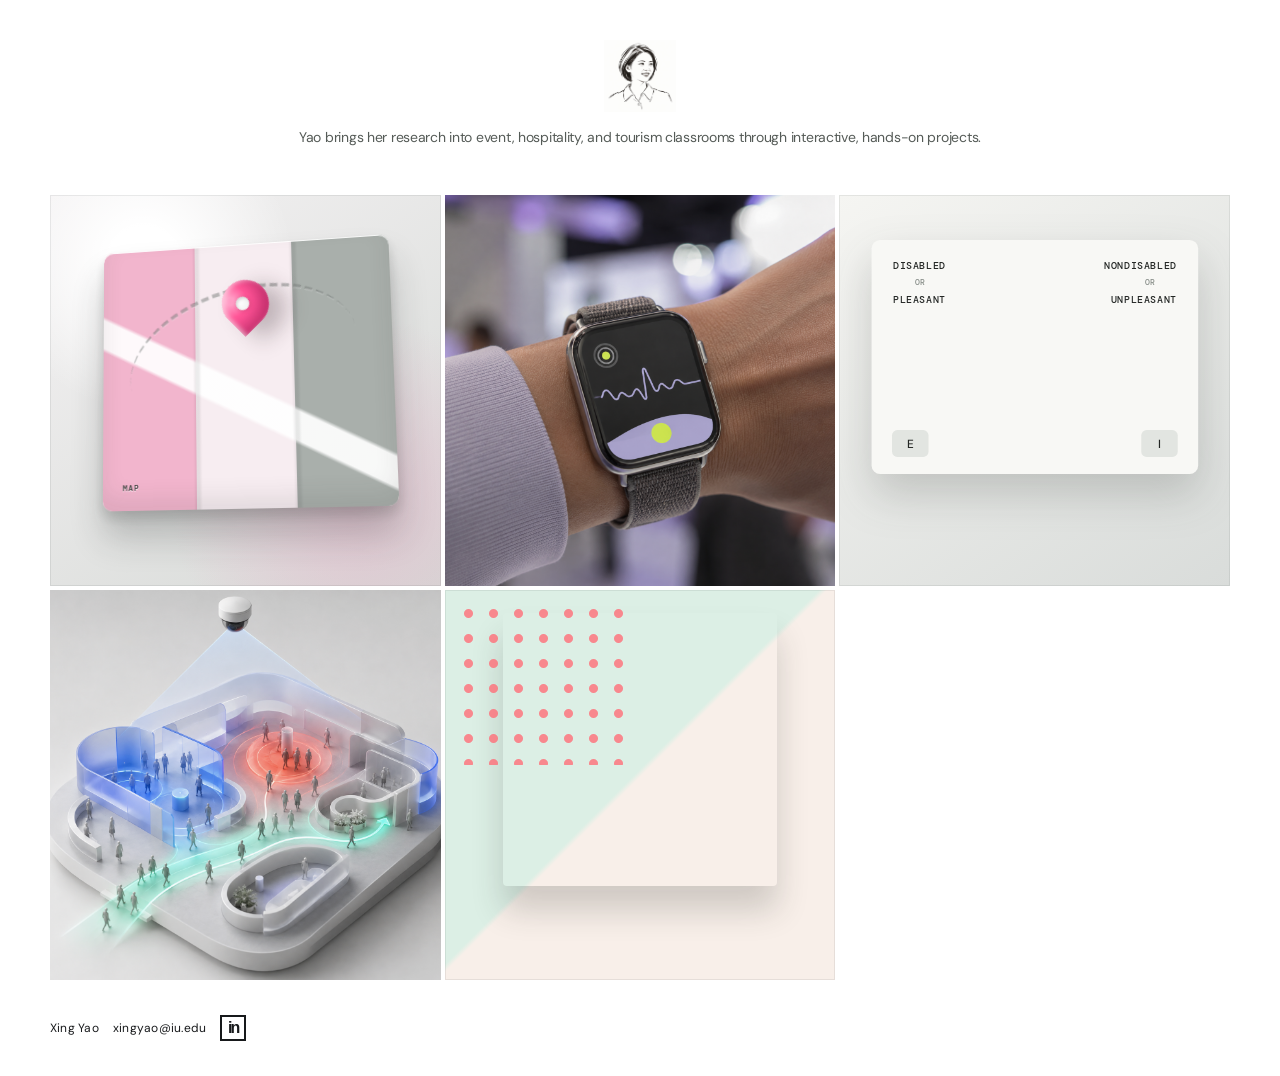
==== commit 728f977f: "Use full name in homepage footer" ====
--- a/index.html
+++ b/index.html
@@ -211,7 +211,7 @@
       </a>
       <a class="tile b" href="./inclusive-service-lab/index.html" aria-label="Open the Accessible Experience Lab teaching tool"><span class="pop-art" aria-hidden="true"><i class="pop-frame pop-1"></i><i class="pop-frame pop-2"></i><i class="pop-frame pop-3"></i><i class="pop-frame pop-4"></i></span><i class="pop-dots" aria-hidden="true"></i><span class="feature-reveal"><b>Test the barrier.</b></span></a>
     </section>
-    <footer class="footer"><div class="identity"><span>Yao</span><a class="email" href="mailto:xingyao@iu.edu">xingyao@iu.edu</a><a class="linkedin" href="https://www.linkedin.com/in/xingyaosiub" aria-label="Yao on LinkedIn">in</a></div></footer>
+    <footer class="footer"><div class="identity"><span>Xing Yao</span><a class="email" href="mailto:xingyao@iu.edu">xingyao@iu.edu</a><a class="linkedin" href="https://www.linkedin.com/in/xingyaosiub" aria-label="Xing Yao on LinkedIn">in</a></div></footer>
   </main>
 </body>
 </html>
